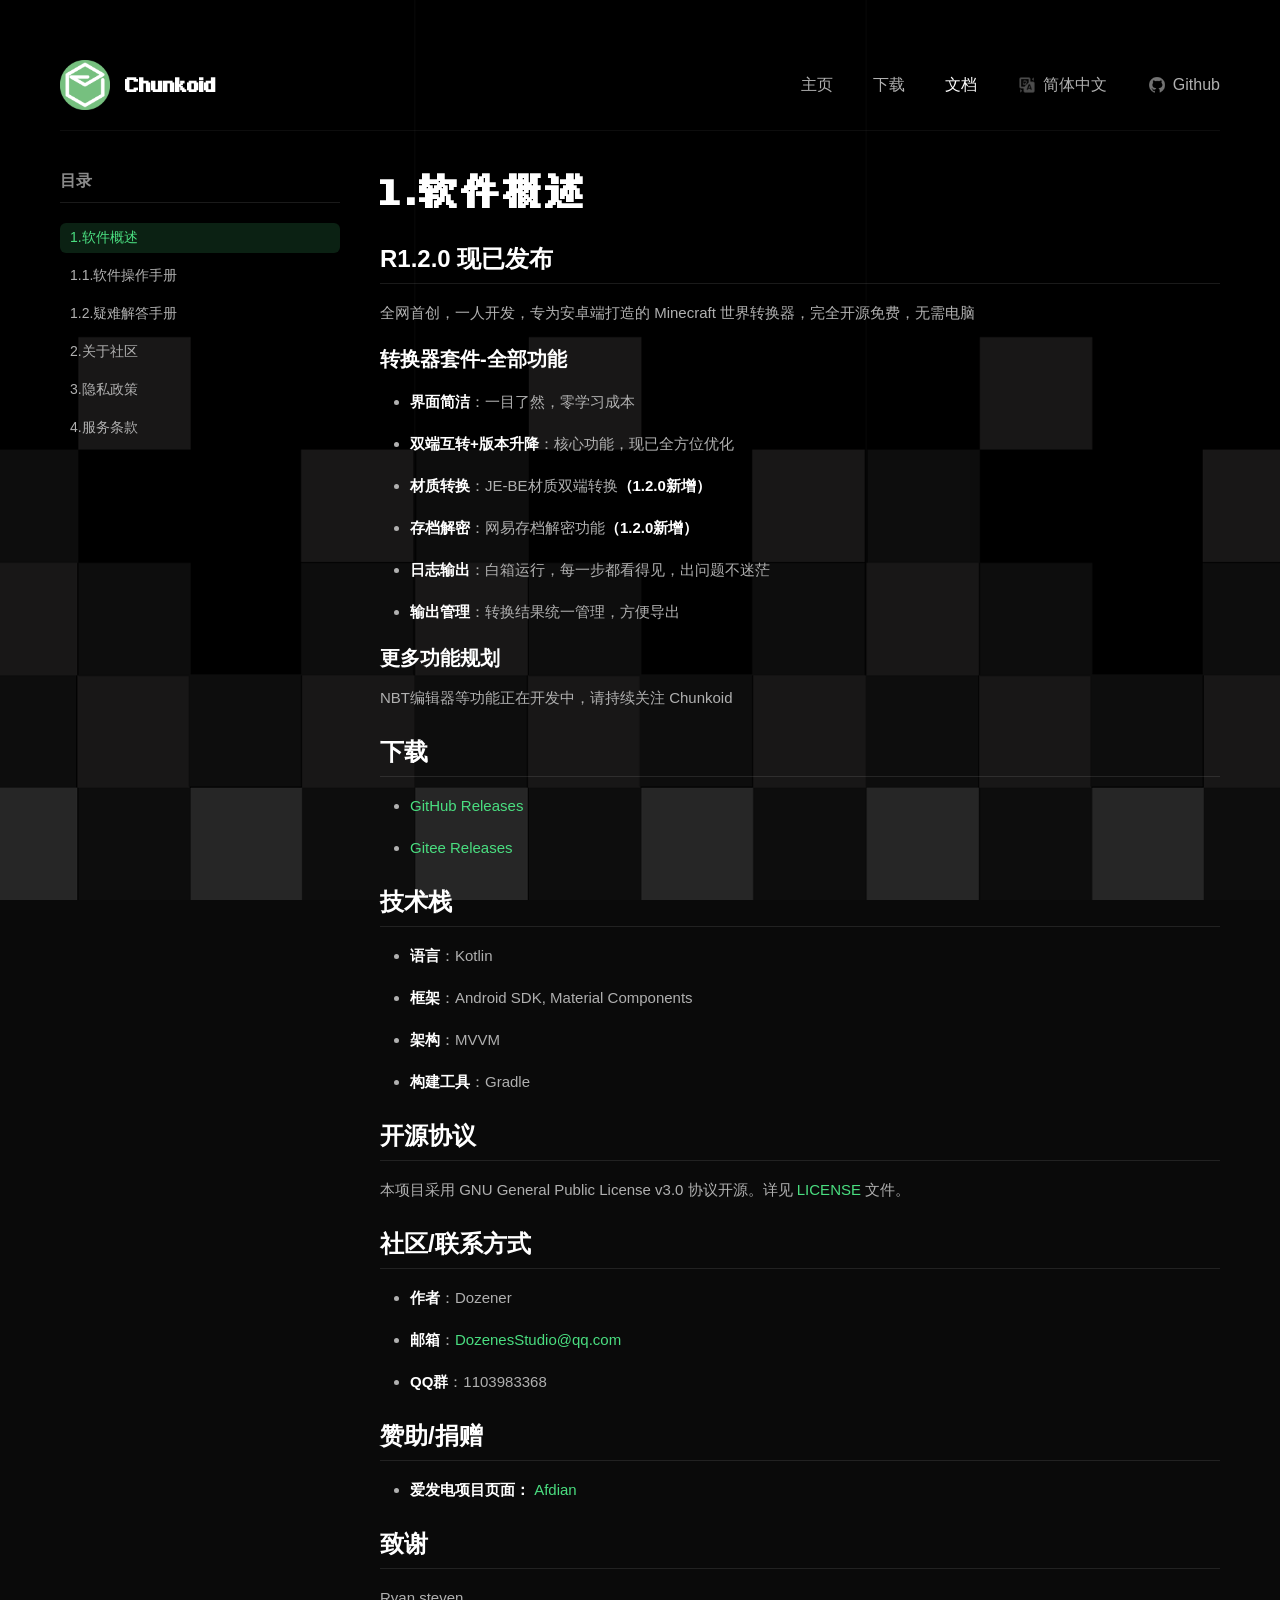
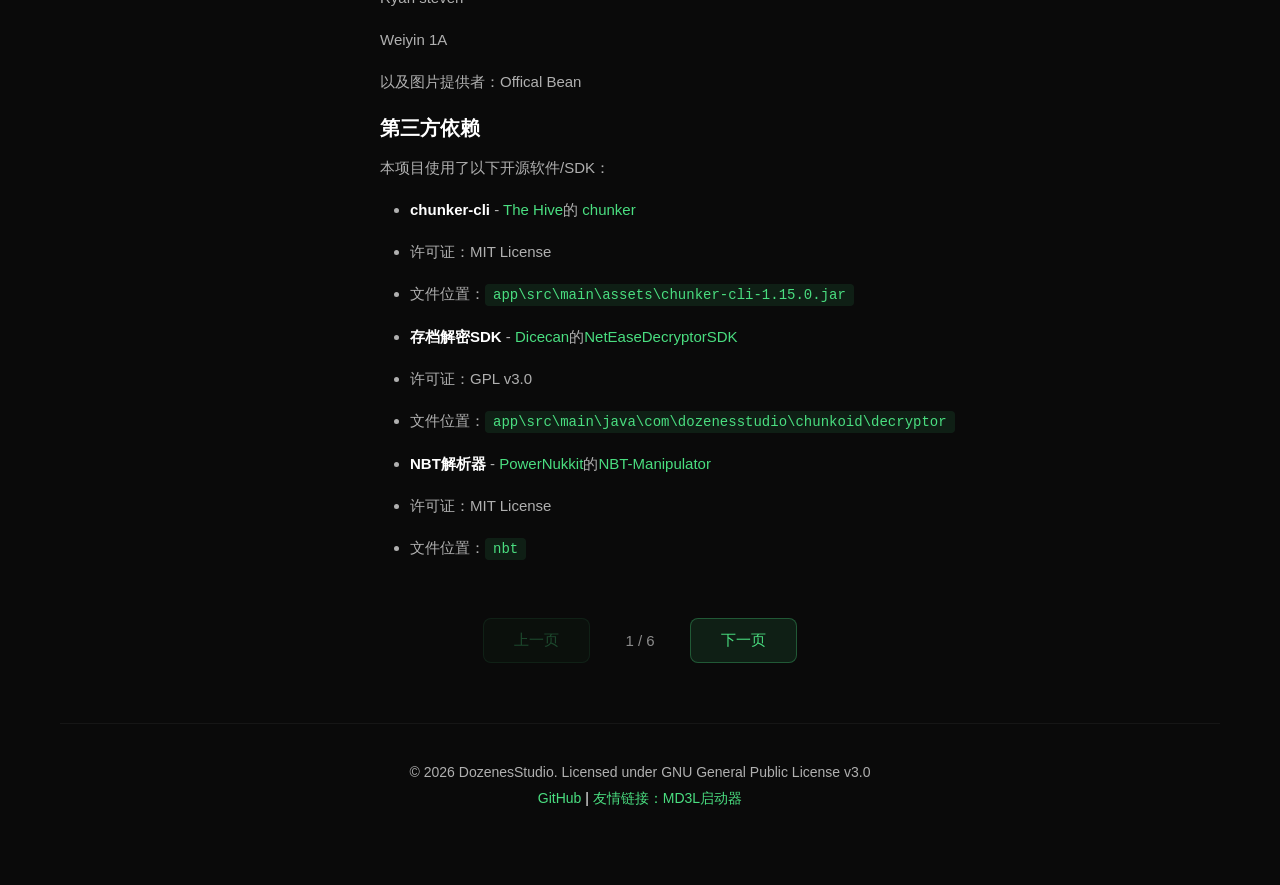
==== website/docs/index.html @ b0c7250e "update" ====
<!DOCTYPE html>
<html lang="zh-CN">
<head>
    <meta charset="UTF-8">
    <meta name="viewport" content="width=device-width, initial-scale=1.0">
    <title>Chunkoid 文档</title>
    <link rel="icon" type="image/png" href="../drawable/logo.png">
    <link rel="stylesheet" href="docs.css">
</head>
<body>
    <div class="container">
        <a href="../index.html" class="back-btn">
            <svg viewBox="0 0 24 24" fill="none" stroke="currentColor" stroke-width="2" stroke-linecap="round" stroke-linejoin="round">
                <line x1="19" y1="12" x2="5" y2="12"/>
                <polyline points="12 19 5 12 12 5"/>
            </svg>
        </a>
        <header>
            <div class="logo-area">
                <img src="../drawable/logo.png" alt="Chunkoid Logo" class="logo">
                <span class="logo-text">Chunkoid</span>
            </div>
            <nav class="nav-links">
                <a href="../index.html">主页</a>
                <a href="../download.html">下载</a>
                <span style="color: #ffffff;">文档</span>
                <a href="index-en.html" class="lang-link">
                    <img src="../drawable/lang.png" alt="Language" class="lang-icon">
                    简体中文
                </a>
                <a href="https://github.com/DozenesStudio/Chunkoid" class="github-link">
                    <img src="../drawable/github_gray.png" alt="Github" class="github-icon">
                    Github
                </a>
            </nav>
        </header>

        <div class="doc-layout">
            <aside class="doc-sidebar">
                <div class="sidebar-title">目录</div>
                <ul class="toc-list" id="tocList"></ul>
            </aside>

            <main class="doc-content">
                <h1 class="doc-title" id="docTitle">文档加载中...</h1>
                <div id="docContent"></div>
            </main>
        </div>

        <div class="pagination" id="pagination">
            <button id="prevBtn" class="pagination-btn" disabled>上一页</button>
            <span id="pageInfo" class="page-info"></span>
            <button id="nextBtn" class="pagination-btn" disabled>下一页</button>
        </div>

        <footer>
            <p>&copy; 2026 DozenesStudio. Licensed under GNU General Public License v3.0</p>
            <p style="margin-top: 10px;">
                <a href="https://github.com/DozenesStudio/Chunkoid">GitHub</a>
                <span style="color: #ffffff;">|</span>
                <a href="https://md3l.top">友情链接：MD3L启动器</a>
            </p>
        </footer>
    </div>

    <script src="marked.js"></script>
    <script>
        const docs = [
            { id: 'chunkoid', title: '1.软件概述', file: 'chunkoid.md' },
            { id: 'instructions', title: '1.1.软件操作手册', file: 'Instructions.md' },
            { id: 'faq', title: '1.2.疑难解答手册', file: 'FAQ.md' },
            { id: 'community', title: '2.关于社区', file: 'Community.md' },
            { id: 'privacy', title: '3.隐私政策', file: 'Privacy.md' },
            { id: 'terms', title: '4.服务条款', file: 'Terms.md' }
        ];

        let currentIndex = 0;

        function renderToc() {
            const tocList = document.getElementById('tocList');
            tocList.innerHTML = docs.map((doc, index) => `
                <li>
                    <a href="#" onclick="loadDoc(${index}); return false;" 
                       class="${index === currentIndex ? 'active' : ''}">
                        ${doc.title}
                    </a>
                </li>
            `).join('');
        }

        async function loadDoc(index) {
            if (index < 0 || index >= docs.length) return;
            
            currentIndex = index;
            const doc = docs[index];
            
            document.getElementById('docTitle').textContent = doc.title;
            
            try {
                const response = await fetch(doc.file);
                const markdown = await response.text();
                const html = marked(markdown);
                document.getElementById('docContent').innerHTML = html;
            } catch (error) {
                document.getElementById('docContent').innerHTML = '<p class="md-p">文档加载失败，请确保你不是使用 file:// 协议浏览文档</p>';
            }
            
            renderToc();
            updatePagination();
            
            window.scrollTo({ top: 0, behavior: 'smooth' });
        }

        function updatePagination() {
            const prevBtn = document.getElementById('prevBtn');
            const nextBtn = document.getElementById('nextBtn');
            const pageInfo = document.getElementById('pageInfo');
            
            prevBtn.disabled = currentIndex === 0;
            nextBtn.disabled = currentIndex === docs.length - 1;
            pageInfo.textContent = `${currentIndex + 1} / ${docs.length}`;
            
            prevBtn.onclick = () => loadDoc(currentIndex - 1);
            nextBtn.onclick = () => loadDoc(currentIndex + 1);
        }

        renderToc();
        loadDoc(0);
    </script>
</body>
</html>
---- website/docs/docs.css ----
/* ==================== 自定义字体 ==================== */
@font-face {
    font-family: 'UranusPixel';
    src: url('../drawable/uranus_pixel_11px.ttf') format('truetype');
}

/* ==================== 全局重置样式 ==================== */
* {
    margin: 0;
    padding: 0;
    box-sizing: border-box;
}

/* ==================== 页面基础样式 ==================== */
body {
    font-family: 'Segoe UI', Tahoma, Geneva, Verdana, sans-serif;
    background: #0a0a0a url('../drawable/bg.png') no-repeat center center fixed;
    background-size: cover;
    min-height: 100vh;
    color: #e0e0e0;
}

/* ==================== 开场动画 ==================== */
/* 核心动画 */
@keyframes fadeUp {
    0% { opacity: 0; transform: translateY(40px); }
    100% { opacity: 1; transform: translateY(0); }
}

/* 所有子元素依次出现 */
.container > * {
    opacity: 0;
    animation: fadeUp 0.7s cubic-bezier(0.22, 1, 0.36, 1) forwards;
}

/* 用 nth-child 控制延迟 */
.container > *:nth-child(1) { animation-delay: 0.05s; }
.container > *:nth-child(2) { animation-delay: 0.15s; }
.container > *:nth-child(3) { animation-delay: 0.25s; }
.container > *:nth-child(4) { animation-delay: 0.35s; }
.container > *:nth-child(5) { animation-delay: 0.45s; }
.container > *:nth-child(6) { animation-delay: 0.55s; }
.container > *:nth-child(7) { animation-delay: 0.65s; }
.container > *:nth-child(8) { animation-delay: 0.75s; }

/* ==================== 容器样式 ==================== */
.container {
    max-width: 1400px;
    margin: 0 auto;
    padding: 40px 60px;
    position: relative;
}

/* ==================== 头部导航 ==================== */
header {
    display: flex;
    justify-content: space-between;
    align-items: center;
    padding: 20px 0;
    margin-bottom: 40px;
    border-bottom: 1px solid rgba(255, 255, 255, 0.05);
}

.logo-area {
    display: flex;
    align-items: center;
    gap: 15px;
}

.logo {
    width: 50px;
    height: 50px;
    border-radius: 12px;
}

.logo-text {
    font-size: 24px;
    font-weight: 700;
    color: #ffffff;
    font-family: 'UranusPixel', 'Segoe UI', sans-serif;
}

.nav-links {
    display: flex;
    gap: 40px;
}

.nav-links a {
    color: #b0b0b0;
    text-decoration: none;
    font-size: 16px;
    transition: color 0.3s ease;
}

.nav-links a:hover {
    color: #ffffff;
}

/* ==================== 文档布局 ==================== */
.doc-layout {
    display: flex;
    gap: 40px;
}

/* ==================== 左侧目录 ==================== */
.doc-sidebar {
    width: 280px;
    flex-shrink: 0;
    position: sticky;
    top: 40px;
    height: fit-content;
}

.sidebar-title {
    font-size: 16px;
    font-weight: 600;
    color: #8b8b8b;
    margin-bottom: 20px;
    padding-bottom: 10px;
    border-bottom: 1px solid rgba(255, 255, 255, 0.1);
}

.toc-list {
    list-style: none;
    padding: 0;
}

.toc-list li {
    margin-bottom: 8px;
}

.toc-list a {
    color: #b0b0b0;
    text-decoration: none;
    font-size: 14px;
    display: block;
    padding: 6px 10px;
    border-radius: 6px;
    transition: all 0.3s ease;
}

.toc-list a:hover {
    color: #ffffff;
    background: rgba(74, 222, 128, 0.1);
}

.toc-list a.active {
    color: #4ade80;
    background: rgba(74, 222, 128, 0.15);
}

.toc-level-2 {
    padding-left: 20px;
}

.toc-level-3 {
    padding-left: 40px;
}

/* ==================== 右侧正文 ==================== */
.doc-content {
    flex: 1;
    min-width: 0;
}

.doc-title {
    font-size: 42px;
    font-weight: 700;
    color: #ffffff;
    margin-bottom: 30px;
    font-family: 'UranusPixel', 'Segoe UI', sans-serif;
}

.doc-subtitle {
    font-size: 24px;
    font-weight: 600;
    color: #ffffff;
    margin: 40px 0 20px;
    padding-bottom: 10px;
    border-bottom: 1px solid rgba(74, 222, 128, 0.3);
    position: relative;
}

.doc-subtitle::before {
    content: '';
    position: absolute;
    left: 0;
    bottom: -1px;
    width: 60px;
    height: 3px;
    background: linear-gradient(to right, #4ade80, #22c55e);
    border-radius: 2px;
}

.doc-subtitle-2 {
    font-size: 20px;
    font-weight: 600;
    color: #ffffff;
    margin: 30px 0 15px;
}

.doc-subtitle-3 {
    font-size: 17px;
    font-weight: 600;
    color: #ffffff;
    margin: 20px 0 10px;
}

.doc-text {
    color: #b0b0b0;
    font-size: 15px;
    line-height: 1.8;
    margin-bottom: 15px;
}

.doc-text strong {
    color: #ffffff;
}

/* ==================== 代码块 ==================== */
.doc-code {
    background: rgba(20, 20, 20, 0.8);
    padding: 20px;
    border-radius: 12px;
    border: 1px solid rgba(255, 255, 255, 0.05);
    margin: 20px 0;
    overflow-x: auto;
}

.doc-code code {
    color: #4ade80;
    font-family: 'Consolas', 'Monaco', monospace;
    font-size: 14px;
    line-height: 1.6;
}

/* ==================== 列表样式 ==================== */
.doc-list {
    margin: 15px 0 15px 30px;
    color: #b0b0b0;
    font-size: 15px;
    line-height: 1.8;
}

.doc-list li {
    margin-bottom: 8px;
}

.doc-list strong {
    color: #ffffff;
}

/* ==================== 表格样式 ==================== */
.doc-table {
    width: 100%;
    border-collapse: collapse;
    margin: 20px 0;
    background: rgba(20, 20, 20, 0.5);
    border-radius: 12px;
    overflow: hidden;
}

.doc-table th,
.doc-table td {
    padding: 15px;
    text-align: left;
    border-bottom: 1px solid rgba(255, 255, 255, 0.05);
}

.doc-table th {
    background: rgba(74, 222, 128, 0.1);
    color: #ffffff;
    font-weight: 600;
    font-size: 14px;
}

.doc-table td {
    color: #b0b0b0;
    font-size: 14px;
}

.doc-table tr:last-child td {
    border-bottom: none;
}

/* ==================== 链接样式 ==================== */
.doc-content a {
    color: #4ade80;
    text-decoration: none;
    transition: color 0.3s ease;
}

.doc-content a:hover {
    color: #22c55e;
    text-decoration: underline;
}

/* ==================== 高亮标签 ==================== */
.doc-badge {
    display: inline-block;
    padding: 4px 12px;
    border-radius: 4px;
    font-size: 12px;
    font-weight: 600;
    margin-right: 8px;
}

.doc-badge-new {
    background: rgba(74, 222, 128, 0.2);
    color: #4ade80;
}

.doc-badge-info {
    background: rgba(96, 165, 250, 0.2);
    color: #60a5fa;
}

/* ==================== Markdown解析样式 ==================== */
.md-h1 {
    font-size: 32px;
    font-weight: 700;
    color: #ffffff;
    margin: 30px 0 20px;
    padding-bottom: 10px;
    border-bottom: 1px solid rgba(74, 222, 128, 0.3);
    font-family: 'UranusPixel', 'Segoe UI', sans-serif;
}

.md-h2 {
    font-size: 24px;
    font-weight: 600;
    color: #ffffff;
    margin: 25px 0 15px;
    padding-bottom: 8px;
    border-bottom: 1px solid rgba(255, 255, 255, 0.1);
}

.md-h3 {
    font-size: 20px;
    font-weight: 600;
    color: #ffffff;
    margin: 20px 0 12px;
}

.md-p {
    color: #b0b0b0;
    font-size: 15px;
    line-height: 1.8;
    margin-bottom: 15px;
}

.md-p strong {
    color: #ffffff;
}

.md-ul {
    list-style: disc;
    margin: 15px 0 15px 30px;
    color: #b0b0b0;
    font-size: 15px;
    line-height: 1.8;
}

.md-ol {
    list-style: decimal;
    margin: 15px 0 15px 30px;
    color: #b0b0b0;
    font-size: 15px;
    line-height: 1.8;
}

.md-ul li,
.md-ol li {
    margin-bottom: 8px;
}

.md-ul li strong,
.md-ol li strong {
    color: #ffffff;
}

.md-code {
    background: rgba(74, 222, 128, 0.1);
    color: #4ade80;
    padding: 3px 8px;
    border-radius: 4px;
    font-family: 'Consolas', 'Monaco', monospace;
    font-size: 14px;
}

.md-pre {
    background: rgba(20, 20, 20, 0.8);
    padding: 20px;
    border-radius: 12px;
    border: 1px solid rgba(255, 255, 255, 0.05);
    margin: 20px 0;
    overflow-x: auto;
}

.md-code-block {
    color: #4ade80;
    font-family: 'Consolas', 'Monaco', monospace;
    font-size: 14px;
    line-height: 1.6;
    white-space: pre-wrap;
}

.md-table {
    width: 100%;
    border-collapse: collapse;
    margin: 20px 0;
    background: rgba(20, 20, 20, 0.5);
    border-radius: 12px;
    overflow: hidden;
}

.md-table th,
.md-table td {
    padding: 15px;
    text-align: left;
    border-bottom: 1px solid rgba(255, 255, 255, 0.05);
}

.md-table th {
    background: rgba(74, 222, 128, 0.1);
    color: #ffffff;
    font-weight: 600;
    font-size: 14px;
}

.md-table td {
    color: #b0b0b0;
    font-size: 14px;
}

.md-table tr:last-child td {
    border-bottom: none;
}

.md-img {
    max-width: 100%;
    height: auto;
    border-radius: 8px;
    margin: 10px 0;
}

.md-hr {
    border: none;
    height: 1px;
    background: rgba(255, 255, 255, 0.1);
    margin: 30px 0;
}

#docContent a {
    color: #4ade80;
    text-decoration: none;
    transition: color 0.3s ease;
}

#docContent a:hover {
    color: #22c55e;
    text-decoration: underline;
}

#docContent div[align="center"] {
    text-align: center;
    margin: 20px 0;
}

/* ==================== 分页器样式 ==================== */
.pagination {
    display: flex;
    justify-content: center;
    align-items: center;
    gap: 20px;
    margin: 40px 0;
}

.pagination-btn {
    padding: 12px 30px;
    background: rgba(74, 222, 128, 0.1);
    border: 1px solid rgba(74, 222, 128, 0.3);
    color: #4ade80;
    font-size: 15px;
    border-radius: 8px;
    cursor: pointer;
    transition: all 0.3s ease;
}

.pagination-btn:hover:not(:disabled) {
    background: rgba(74, 222, 128, 0.2);
    border-color: #4ade80;
    transform: translateY(-2px);
}

.pagination-btn:disabled {
    opacity: 0.3;
    cursor: not-allowed;
}

.page-info {
    color: #8b8b8b;
    font-size: 15px;
    min-width: 60px;
    text-align: center;
}

/* ==================== 页脚样式 ==================== */
footer {
    text-align: center;
    padding: 40px 0;
    border-top: 1px solid rgba(255, 255, 255, 0.05);
    margin-top: 60px;
}

footer p {
    color: #b0b0b0;
    font-size: 14px;
}

footer a {
    color: #4ade80;
    text-decoration: none;
}

footer a:hover {
    text-decoration: underline;
}

/* ==================== 语言切换样式 ==================== */
.lang-link {
    display: flex;
    align-items: center;
    gap: 6px;
}

.lang-icon {
    width: 20px;
    height: 20px;
}

/* ==================== GitHub链接样式 ==================== */
.github-link {
    display: flex;
    align-items: center;
    gap: 6px;
}

.github-icon {
    width: 20px;
    height: 20px;
}

/* ==================== 响应式适配 (平板) ==================== */
@media (max-width: 1024px) {
    .doc-layout {
        flex-direction: column;
    }

    .doc-sidebar {
        width: 100%;
        position: static;
        border-bottom: 1px solid rgba(255, 255, 255, 0.05);
        padding-bottom: 30px;
        margin-bottom: 20px;
    }

    .toc-list {
        display: flex;
        flex-wrap: wrap;
        gap: 10px;
    }

    .toc-list li {
        margin-bottom: 0;
    }

    .toc-list a {
        padding: 8px 16px;
        border: 1px solid rgba(255, 255, 255, 0.1);
    }

    .toc-level-2,
    .toc-level-3 {
        padding-left: 0;
    }

    .doc-title {
        font-size: 36px;
    }
}

/* 移动端返回按钮（默认隐藏，移动端显示） */
.back-btn {
        display: none;                /* 默认隐藏 */
}

/* ==================== 响应式适配 (手机) ==================== */
@media (max-width: 768px) {
    .container {
        padding: 20px;
    }

    header {
        margin-bottom: 20px;
    }

    .nav-links {
        display: none;
    }

    .doc-title {
        font-size: 32px;
    }

    .doc-subtitle {
        font-size: 20px;
    }

    .doc-subtitle-2 {
        font-size: 18px;
    }

    .toc-list {
        flex-direction: column;
    }

    .doc-table {
        font-size: 12px;
    }

    .doc-table th,
    .doc-table td {
        padding: 10px;
    }

    /* 显示返回按钮 */
    .back-btn {
        display: flex;            /* Flex布局 */
        align-items: center;      /* 垂直居中 */
        position: absolute;       /* 绝对定位 */
        right: 50px;              /* 右侧50px */
        top: 50px;                /* 顶部50px */
        z-index: 100;             /* 层级最高 */
    }

    .back-btn svg {
        width: 24px;              /* 图标宽度24px */
        height: 24px;             /* 图标高度24px */
        color: #b0b0b0;           /* 灰色图标 */
        transition: color 0.3s ease;  /* 颜色过渡动画 */
    }

    .back-btn:hover svg {
        color: #ffffff;           /* 悬停时变白色 */
    }
}
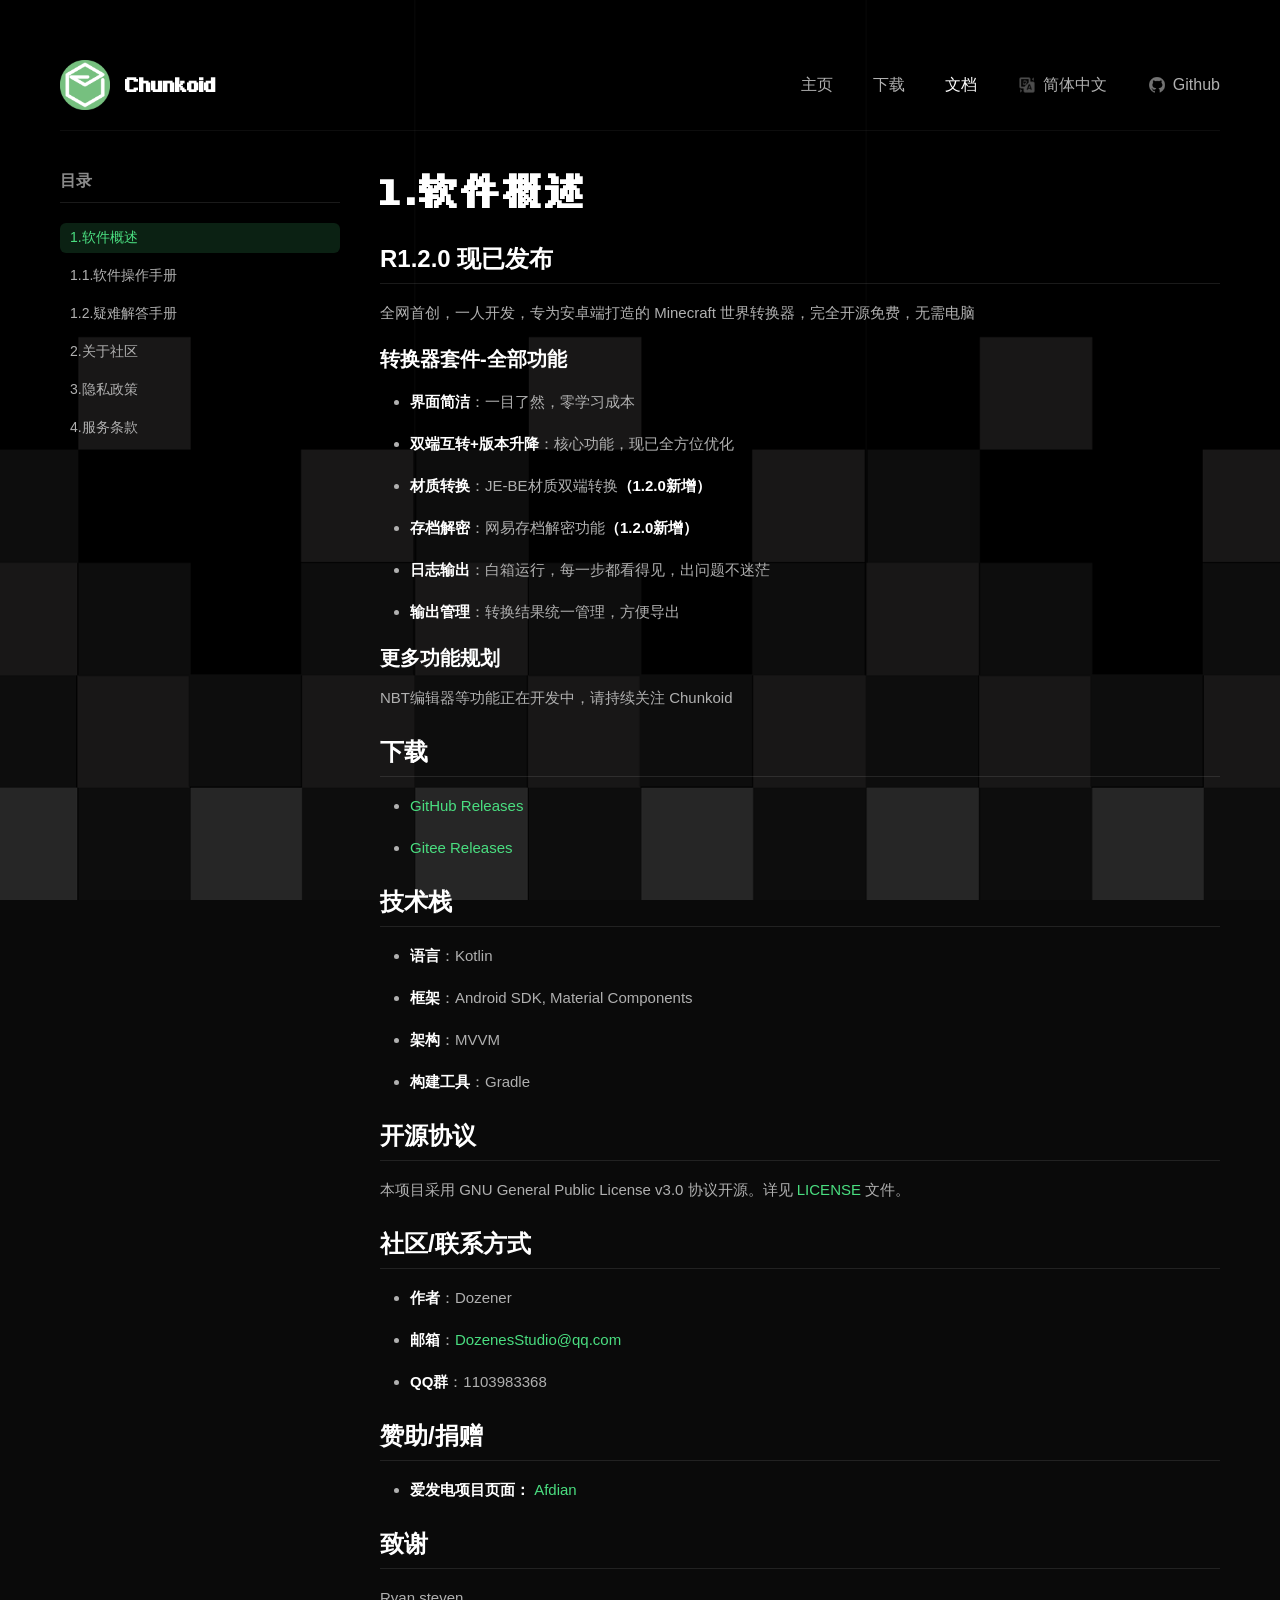
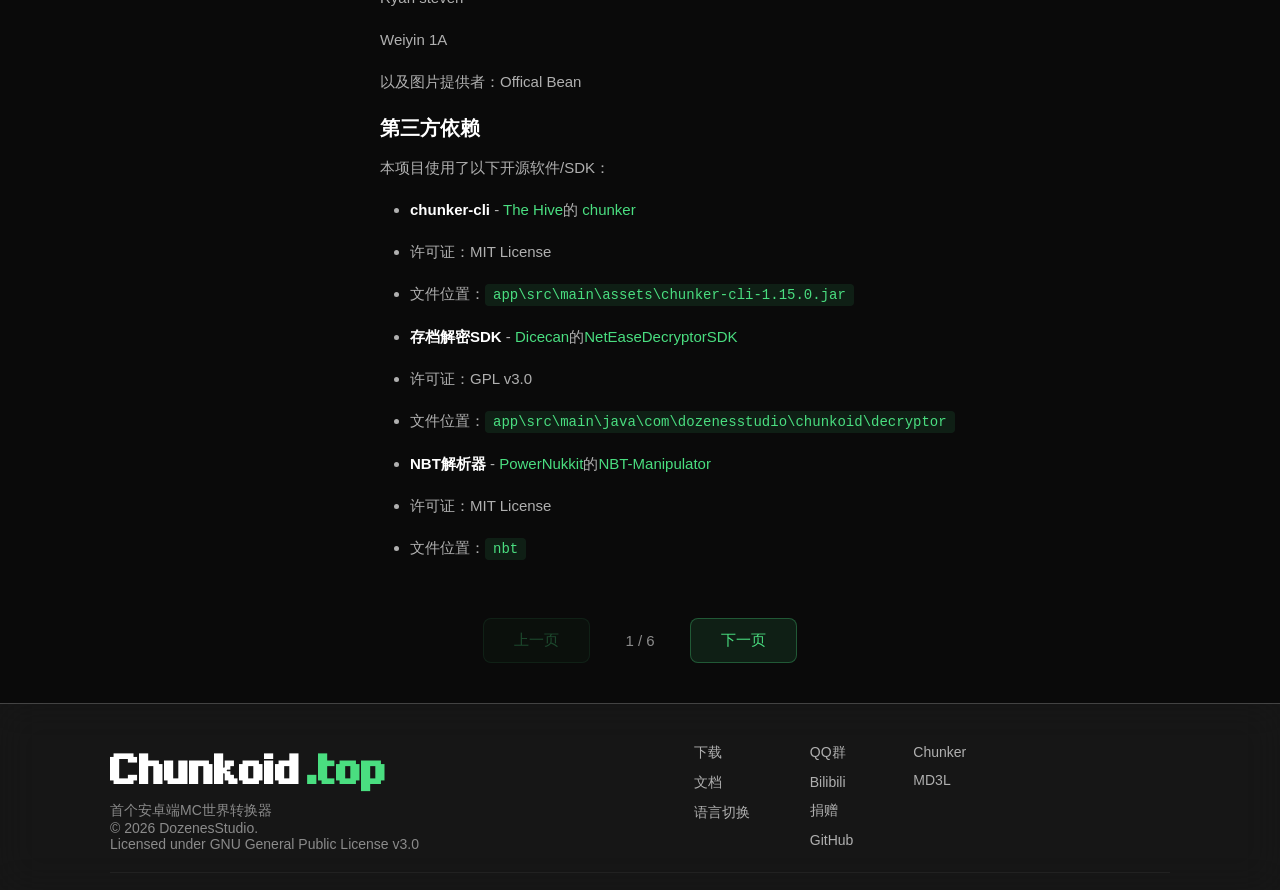
==== commit a25bdd2a: "website update" ====
--- a/website/docs/index.html
+++ b/website/docs/index.html
@@ -53,14 +53,43 @@
             <button id="nextBtn" class="pagination-btn" disabled>下一页</button>
         </div>
 
-        <footer>
-            <p>&copy; 2026 DozenesStudio. Licensed under GNU General Public License v3.0</p>
-            <p style="margin-top: 10px;">
-                <a href="https://github.com/DozenesStudio/Chunkoid">GitHub</a>
-                <span style="color: #ffffff;">|</span>
-                <a href="https://md3l.top">友情链接：MD3L启动器</a>
-            </p>
-        </footer>
+        <div class="footer-container">
+            <div class="divider-wrapper">
+                <hr>
+            </div>
+            <div class="footer-content">
+                <div class="footer-row">
+                    <div class="footer-left">
+                        <div class="footer-logo">Chunkoid<span class="domain">.top</span></div>
+                        <div class="footer-slogan">首个安卓端MC世界转换器</div>
+                        <div class="footer-slogan">&copy; 2026 DozenesStudio. </div>
+                        <div class="footer-slogan">Licensed under GNU General Public License v3.0</div>
+                    </div>
+
+                    <div class="footer-center">
+                        <div class="footer-column">
+                            <a href="../download.html">下载</a>
+                            <a href="index.html">文档</a>
+                            <a href="index-en.html">语言切换</a>
+                        </div>
+
+                        <div class="footer-column">
+                            <a href="../about.html">QQ群</a>
+                            <a href="../about.html">Bilibili</a>
+                            <a href="../about.html">捐赠</a>
+                            <a href="https://github.com/DozenesStudio/Chunkoid">GitHub</a>
+                        </div>
+
+                        <div class="footer-column">
+                            <a href="https://chunker.app">Chunker</a>
+                            <a href="https://md3l.top">MD3L</a>
+                        </div>
+                    </div>                      
+                </div>
+                <div class="footer-line">
+                </div>
+            </div>
+        </div>
     </div>
 
     <script src="marked.js"></script>
--- a/website/docs/docs.css
+++ b/website/docs/docs.css
@@ -506,25 +506,124 @@
 }
 
 /* ==================== 页脚样式 ==================== */
-footer {
-    text-align: center;
-    padding: 40px 0;
+/* 全屏分界线 */
+.divider-wrapper {
+    margin: 40px 0;
+    position: relative;
+    overflow: visible;
+}
+
+.divider-wrapper hr {
+    border: none;
+    height: 1px;
+    background: rgba(255, 255, 255, 0.2);
+    margin: 0;
+    width: 100vw;
+    position: relative;
+    left: 50%;
+    transform: translateX(-50%);
+}
+
+/* 分界线以下全部毛玻璃效果 */
+.footer-container  {
+    position: relative;
+    left: 50%;
+    right: 50%;
+    margin-left: -50vw;
+    margin-right: -50vw;
+    margin-bottom: -50vw;
+    width: 100vw;
+    max-width: 100vw;
+    background: rgba(255, 255, 255, 0.05);
+    backdrop-filter: blur(20px);
+    -webkit-backdrop-filter: blur(20px);
+    padding:0px 50px;
+    box-sizing: border-box;
+}
+
+/* 页脚内容区域 */
+.footer-content {
+    max-width: 1400px;
+    margin: 0 auto;
+    padding: 0 60px;
+}
+
+/* 页脚布局 - 三列 */
+.footer-row {
+    display: flex;
+    justify-content: space-between;
+    align-items: flex-start;
+    gap: 40px;
+}
+
+/* 页脚左侧 - Logo区域 */
+.footer-left {
+    flex: 0.5;
+    min-width: 200px;
+}
+
+/* 页脚Logo文字 */
+.footer-logo {
+    font-size: 50px;
+    font-weight: 700;
+    font-family: 'UranusPixel', 'Segoe UI', sans-serif;
+    color: #ffffff;
+    margin-bottom: 8px;
+}
+
+/* 页脚Logo中的.top */
+.footer-logo .domain {
+    color: #4ade80;
+}
+
+/* 页脚副标题 */
+.footer-slogan {
+    color: #8b8b8b;
+    font-size: 14px;
+}
+
+/* 页脚中间 - 导航链接 */
+.footer-center {
+    flex: 1;
+    display: flex;
+    justify-content: center;
+    gap: 60px;
+}
+
+/* 页脚导航列 */
+.footer-column {
+    display: flex;
+    flex-direction: column;
+    gap: 12px;
+}
+
+/* 页脚导航链接 */
+.footer-column a {
+    color: #b0b0b0;
+    text-decoration: none;
+    font-size: 14px;
+    transition: color 0.3s ease;
+    display: flex;
+    align-items: center;
+    gap: 8px;
+}
+
+/* 页脚导航链接悬停效果 */
+.footer-column a:hover {
+    color: #ffffff;
+}
+
+/* 页脚图标 */
+.footer-icon {
+    width: 18px;
+    height: 18px;
+}
+
+/* 底端细线 */
+.footer-line {
+    padding-top: 20px;
+    margin-top: 20px;
     border-top: 1px solid rgba(255, 255, 255, 0.05);
-    margin-top: 60px;
-}
-
-footer p {
-    color: #b0b0b0;
-    font-size: 14px;
-}
-
-footer a {
-    color: #4ade80;
-    text-decoration: none;
-}
-
-footer a:hover {
-    text-decoration: underline;
 }
 
 /* ==================== 语言切换样式 ==================== */
@@ -654,4 +753,28 @@
     .back-btn:hover svg {
         color: #ffffff;           /* 悬停时变白色 */
     }
+
+    /* 页脚移动端响应式 */
+    .footer-row {
+        flex-direction: column;   /* 垂直排列 */
+        gap: 20px;               /* 间距缩小 */
+    }
+
+    .footer-center {
+        flex-direction: column;   /* 垂直排列 */
+        gap: 20px;               /* 间距缩小 */
+        align-items: flex-start;  /* 左对齐 */
+    }
+
+    .footer-logo {
+        font-size: 32px;          /* Logo字体缩小 */
+    }
+
+    .footer-content {
+        padding: 0 20px;         /* 内边距缩小 */
+    }
+
+    .footer-container {
+        padding: 0px 20px;       /* 容器内边距缩小 */
+    }
 }
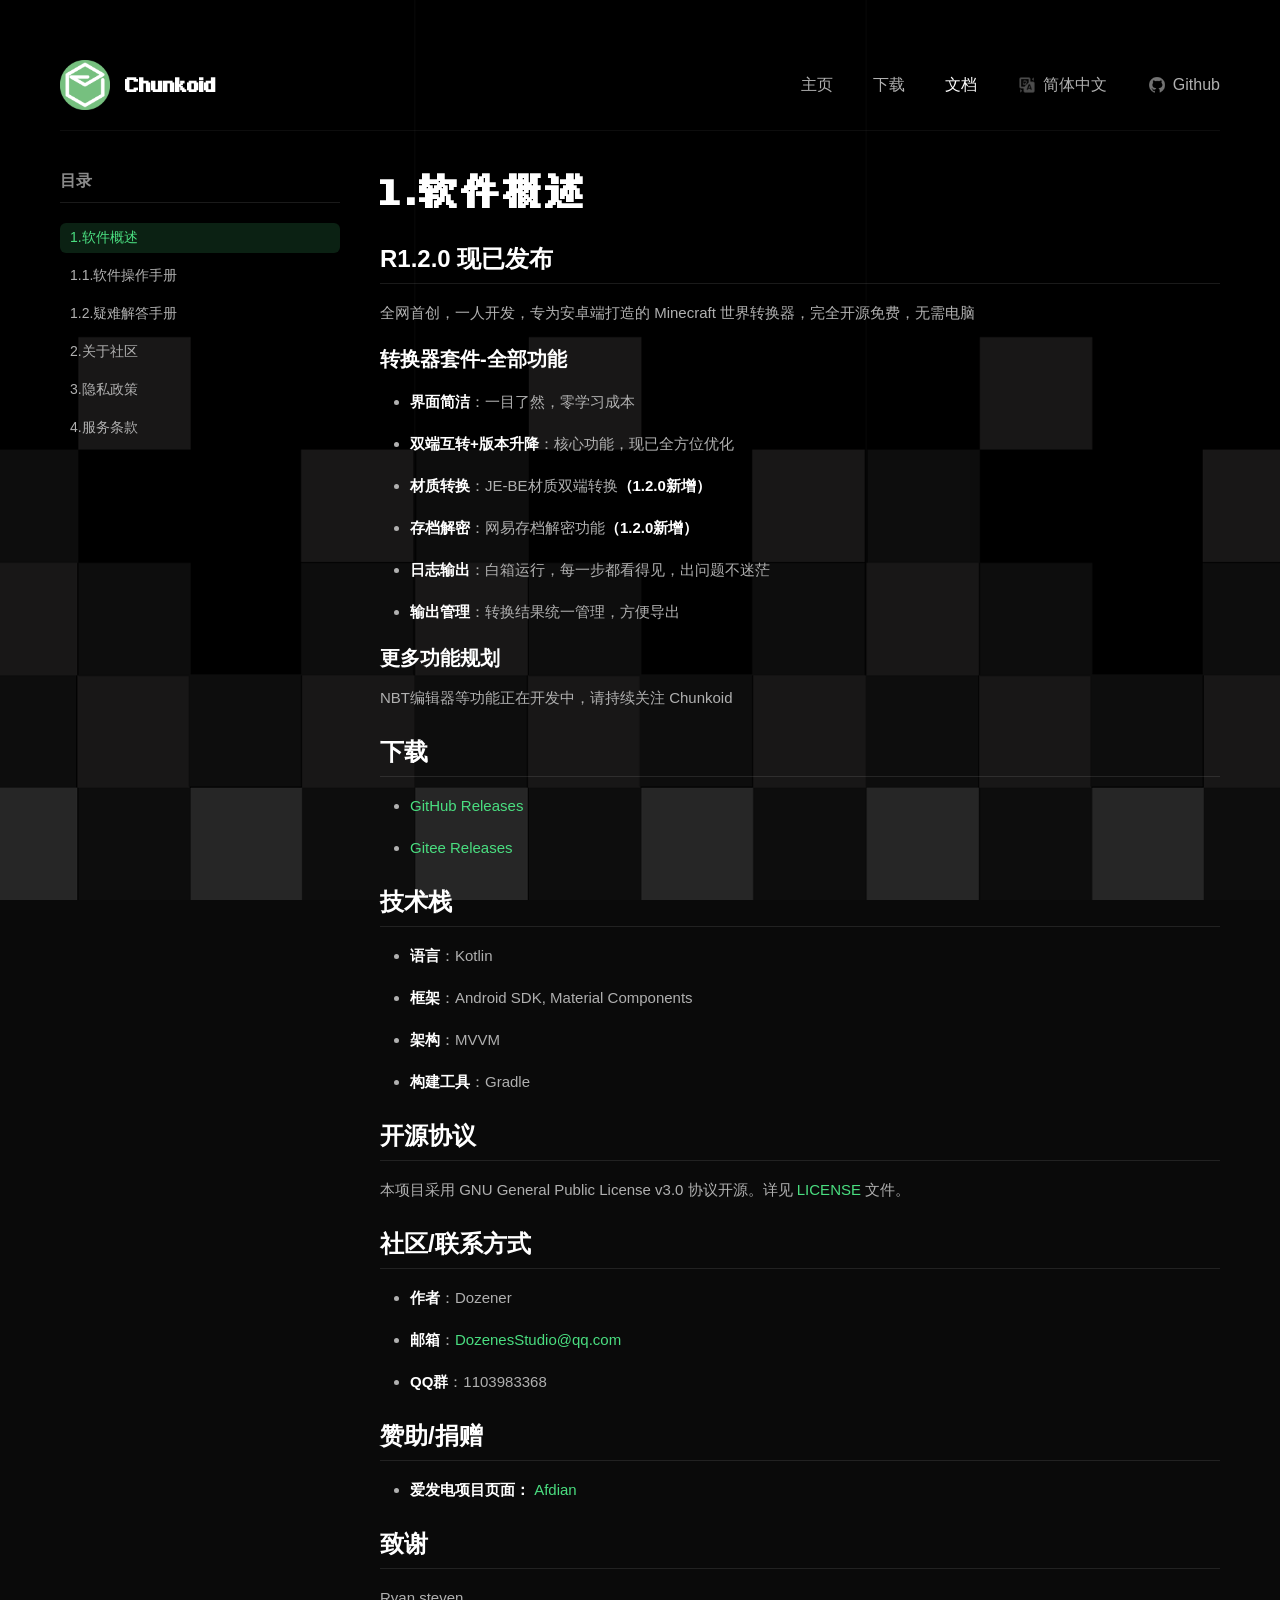
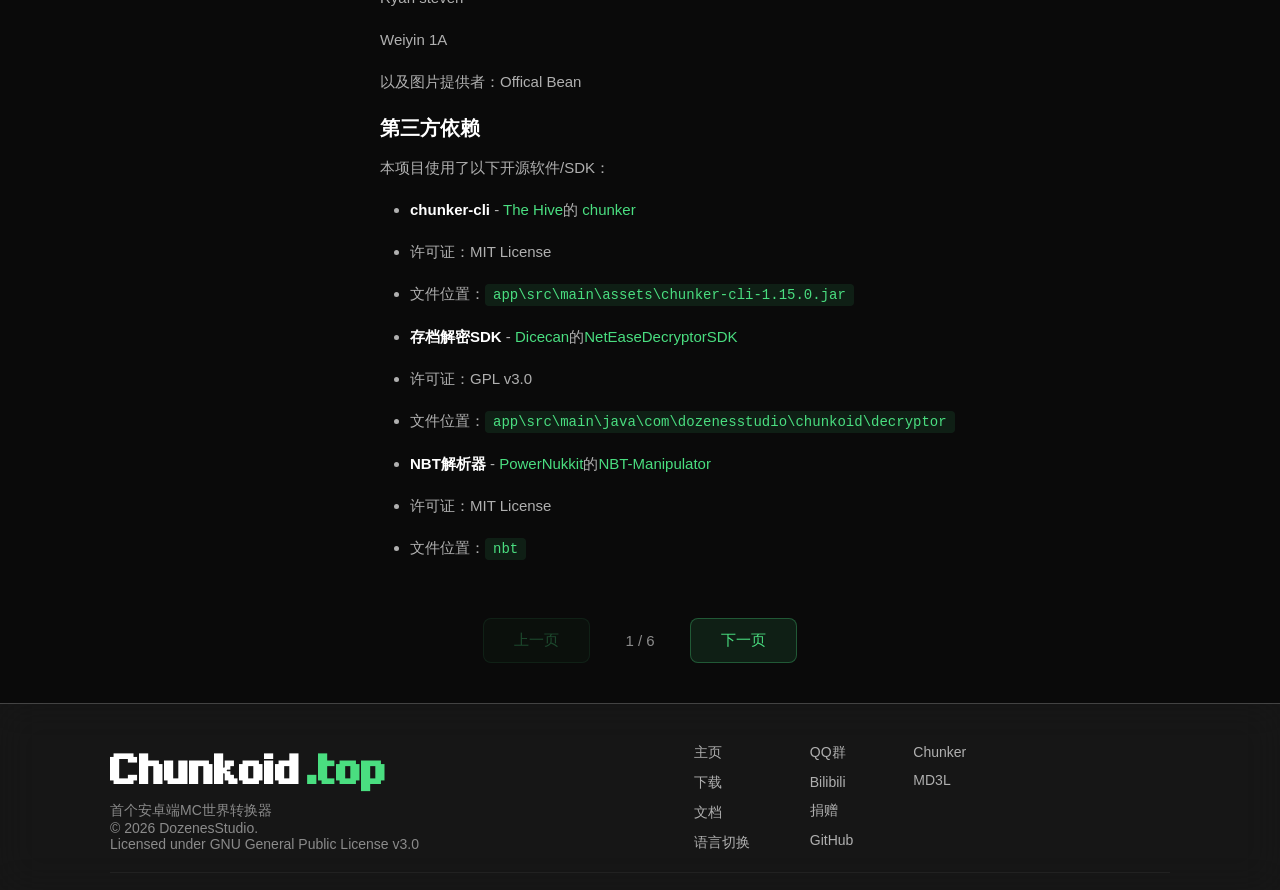
==== commit 1fd69d00: "website upload" ====
--- a/website/docs/index.html
+++ b/website/docs/index.html
@@ -68,6 +68,7 @@
 
                     <div class="footer-center">
                         <div class="footer-column">
+                            <a href="../index.html">主页</a>
                             <a href="../download.html">下载</a>
                             <a href="index.html">文档</a>
                             <a href="index-en.html">语言切换</a>
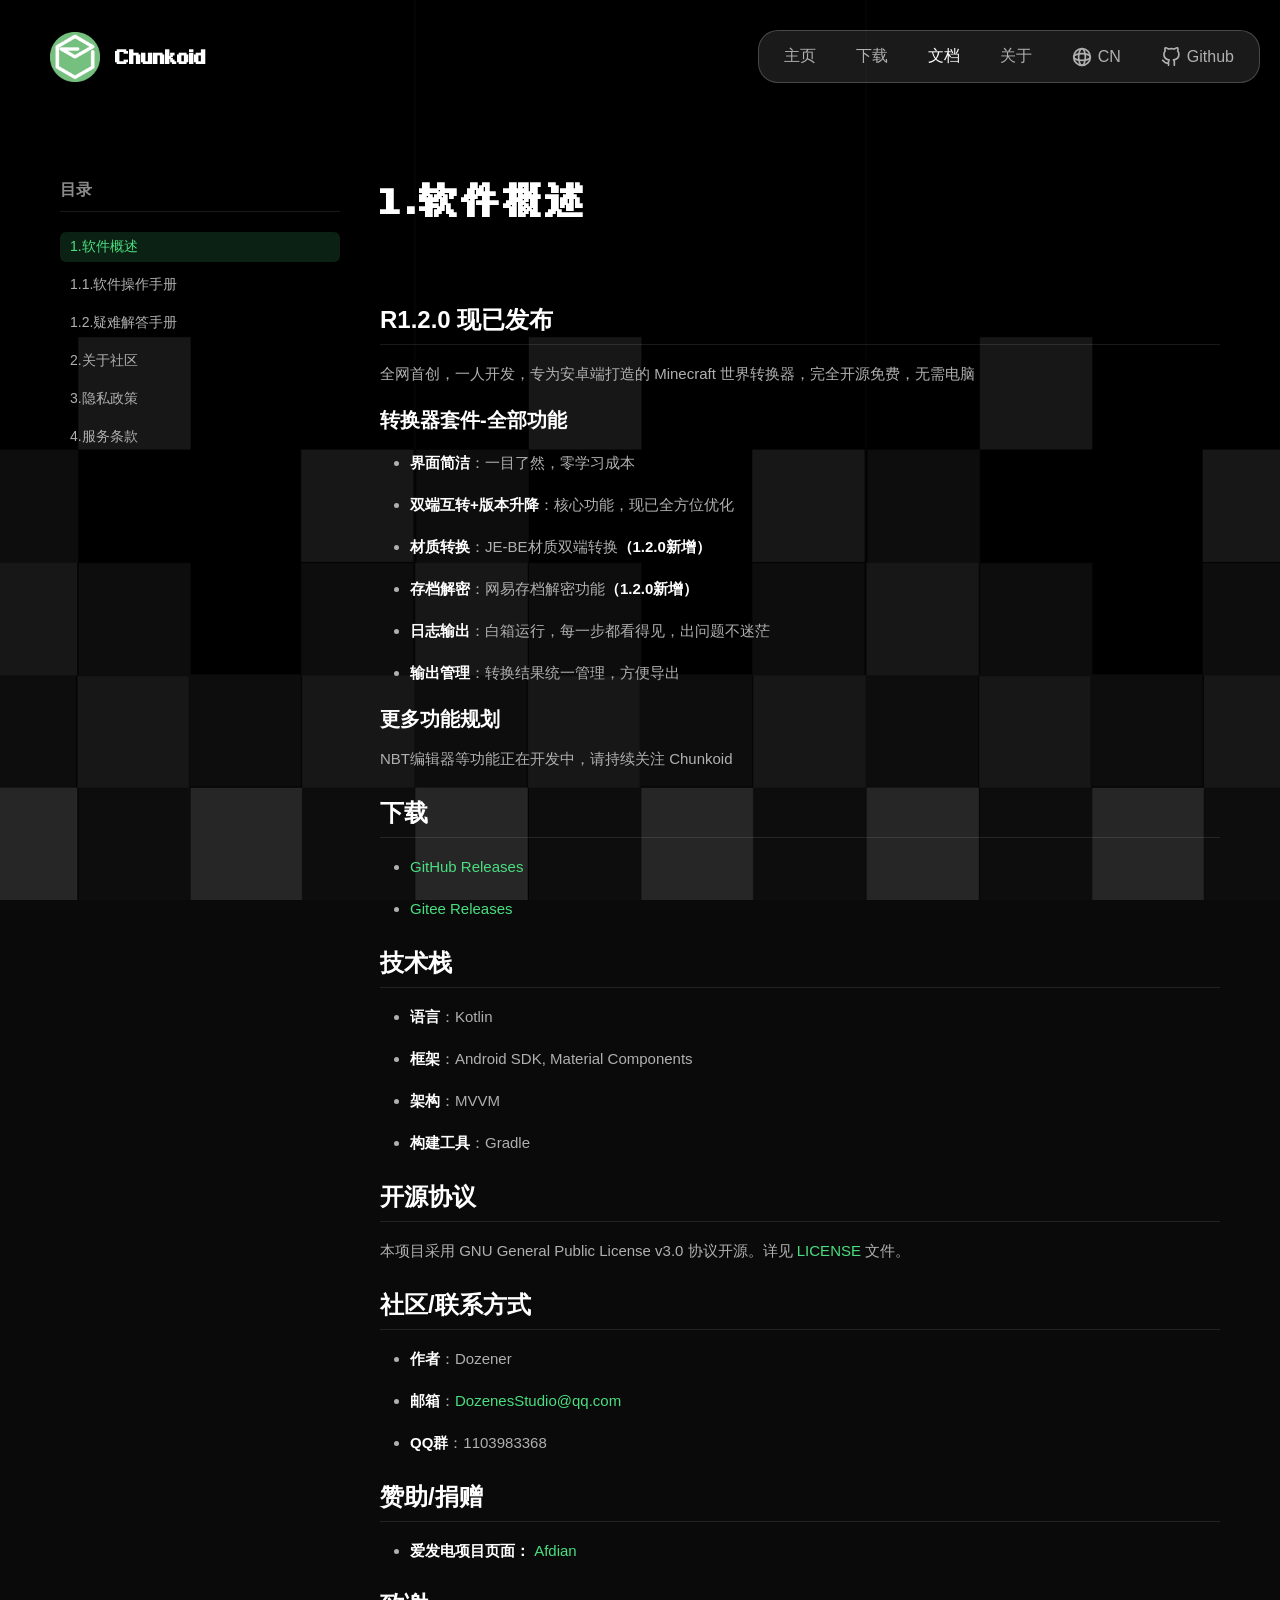
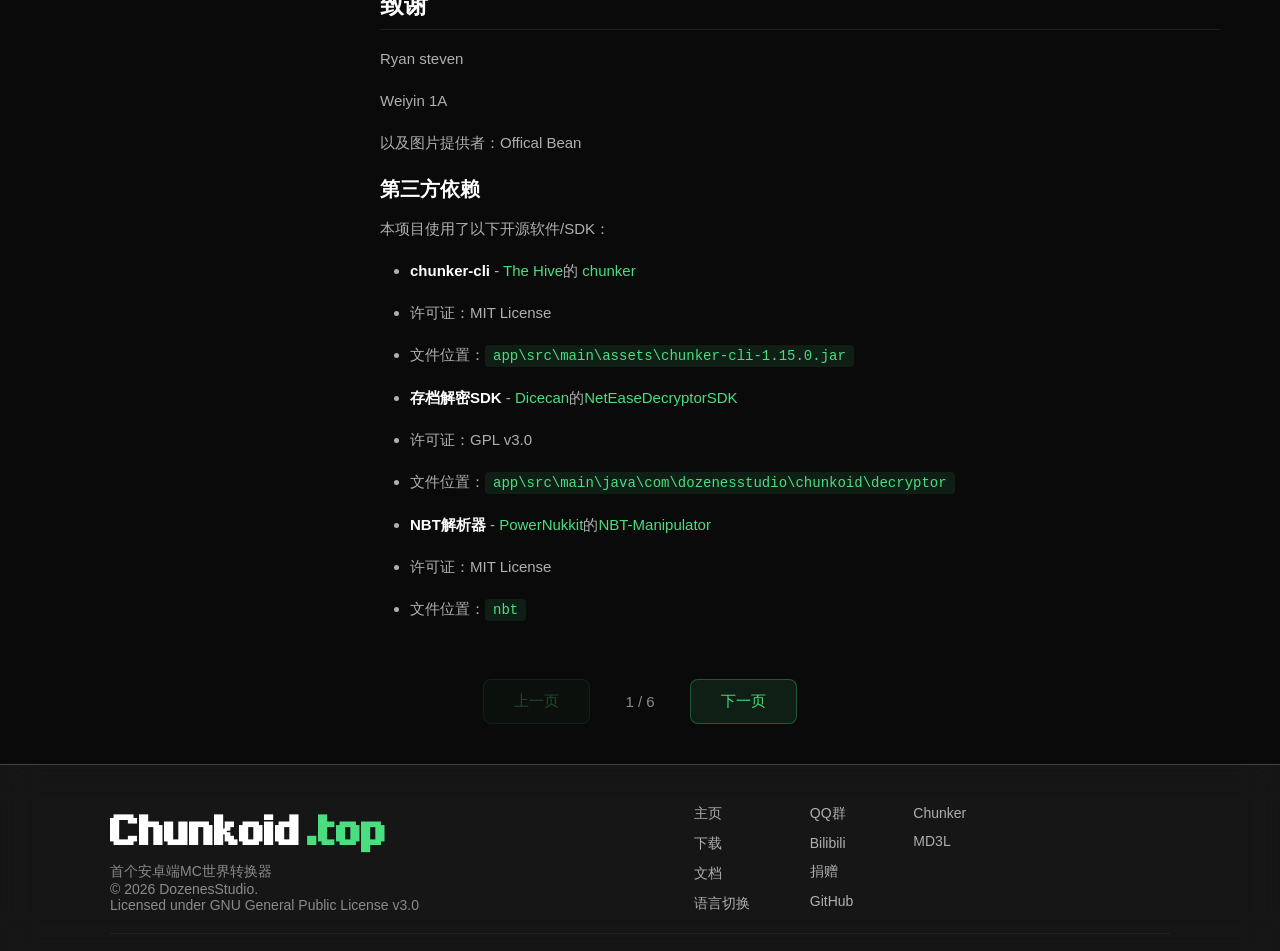
==== commit be4eaa3a: "update" ====
--- a/website/docs/index.html
+++ b/website/docs/index.html
@@ -8,14 +8,14 @@
     <link rel="stylesheet" href="docs.css">
 </head>
 <body>
-    <div class="container">
+    <div class="container floating-nav-active">
         <a href="../index.html" class="back-btn">
             <svg viewBox="0 0 24 24" fill="none" stroke="currentColor" stroke-width="2" stroke-linecap="round" stroke-linejoin="round">
                 <line x1="19" y1="12" x2="5" y2="12"/>
                 <polyline points="12 19 5 12 12 5"/>
             </svg>
         </a>
-        <header>
+        <header class="floating-header">
             <div class="logo-area">
                 <img src="../drawable/logo.png" alt="Chunkoid Logo" class="logo">
                 <span class="logo-text">Chunkoid</span>
@@ -24,16 +24,25 @@
                 <a href="../index.html">主页</a>
                 <a href="../download.html">下载</a>
                 <span style="color: #ffffff;">文档</span>
+                <a href="../about.html">关于</a>
                 <a href="index-en.html" class="lang-link">
-                    <img src="../drawable/lang.png" alt="Language" class="lang-icon">
-                    简体中文
+                    <svg alt="Language" class="lang-icon" viewBox="0 0 24 24" fill="none" stroke="currentColor" stroke-width="2" stroke-linecap="round" stroke-linejoin="round" style="width: 20px; height: 20px;">
+                        <circle cx="12" cy="12" r="10"/>
+                        <ellipse cx="12" cy="12" rx="4" ry="10"/>
+                        <ellipse cx="12" cy="12" rx="10" ry="4"/>
+                    </svg>
+                    CN
                 </a>
                 <a href="https://github.com/DozenesStudio/Chunkoid" class="github-link">
-                    <img src="../drawable/github_gray.png" alt="Github" class="github-icon">
+                    <svg alt="Github" class="github-icon" viewBox="0 0 24 24" fill="none" stroke="currentColor" stroke-width="2" stroke-linecap="round" stroke-linejoin="round" style="width: 20px; height: 20px;">
+                        <path d="M9 19c-5 1.5-5-2.5-7-3m14 6v-3.87a3.37 3.37 0 0 0-.94-2.61c3.14-.35 6.44-1.54 6.44-7A5.44 5.44 0 0 0 20 4.77 5.07 5.07 0 0 0 19.91 1S18.73.65 16 2.48a13.38 13.38 0 0 0-7 0C6.27.65 5.09 1 5.09 1A5.07 5.07 0 0 0 5 4.77a5.44 5.44 0 0 0-1.5 3.78c0 5.42 3.3 6.61 6.44 7A3.37 3.37 0 0 0 9 18.13V22"/>
+                    </svg>
                     Github
                 </a>
             </nav>
         </header>
+
+        <div class="spacer"></div>
 
         <div class="doc-layout">
             <aside class="doc-sidebar">
--- a/website/docs/docs.css
+++ b/website/docs/docs.css
@@ -51,6 +51,38 @@
     position: relative;
 }
 
+/* ==================== 头部浮动岛导航栏 ==================== */
+/* 固定在顶部的浮动导航栏容器，不含毛玻璃效果 */
+header.floating-header {
+    position: fixed;
+    top: 30px;
+    left: 50px;
+    right: 20px;
+    z-index: 1000;
+    backdrop-filter: none;
+    -webkit-backdrop-filter: none;
+    background: none;
+    border: none;
+    border-radius: 0;
+    padding: 0;
+    margin-bottom: 0;
+}
+
+/* 浮动导航栏激活时，容器顶部留出补偿空间 */
+.floating-nav-active {
+    padding-top: 90px;
+}
+
+/* 浮动导航栏中导航链接单独毛玻璃胶囊 */
+header.floating-header .nav-links {
+    backdrop-filter: blur(12px);
+    -webkit-backdrop-filter: blur(12px);
+    background: hsla(0, 0%, 100%, 0.1);
+    border: 1px solid rgba(255, 255, 255, 0.2);
+    border-radius: 20px;
+    padding: 15px 25px;
+}
+
 /* ==================== 头部导航 ==================== */
 header {
     display: flex;
@@ -94,6 +126,12 @@
 
 .nav-links a:hover {
     color: #ffffff;
+}
+
+/* ==================== 占位区域 ==================== */
+/* 占位元素 */
+.spacer {
+    height: 10vh;
 }
 
 /* ==================== 文档布局 ==================== */
@@ -708,6 +746,38 @@
         display: none;
     }
 
+    /* 移动端恢复header原始样式，不固定不毛玻璃 */
+    header.floating-header {
+        position: static;
+        top: auto;
+        left: auto;
+        right: auto;
+        z-index: auto;
+        backdrop-filter: none;
+        -webkit-backdrop-filter: none;
+        background: none;
+        border: none;
+        border-radius: 0;
+        padding: 20px 0;
+        margin-bottom: 20px;
+    }
+
+    /* 移动端恢复nav-links原始样式，无胶囊 */
+    header.floating-header .nav-links {
+        backdrop-filter: none;
+        -webkit-backdrop-filter: none;
+        background: none;
+        border: none;
+        border-radius: 0;
+        padding: 0;
+        display: none;
+    }
+
+    /* 移动端取消容器顶部补偿 */
+    .floating-nav-active {
+        padding-top: 0;
+    }
+
     .doc-title {
         font-size: 32px;
     }
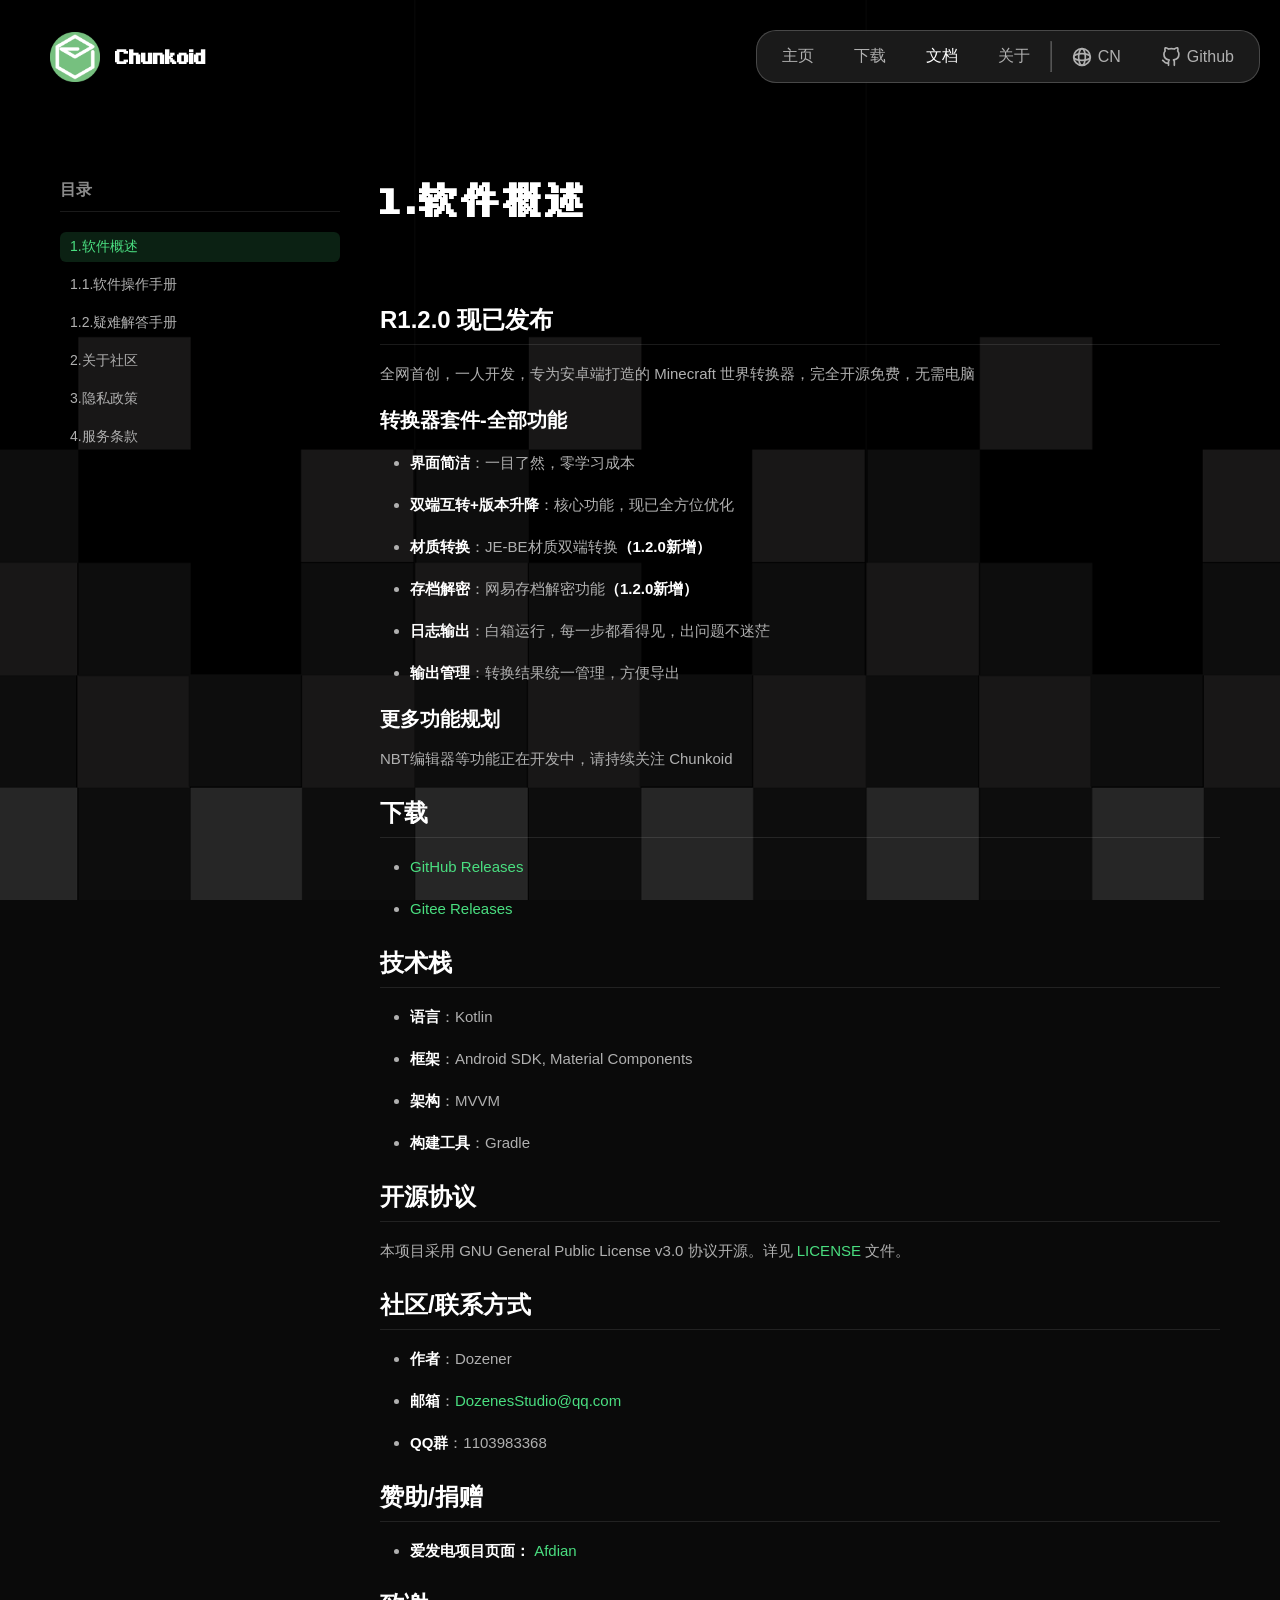
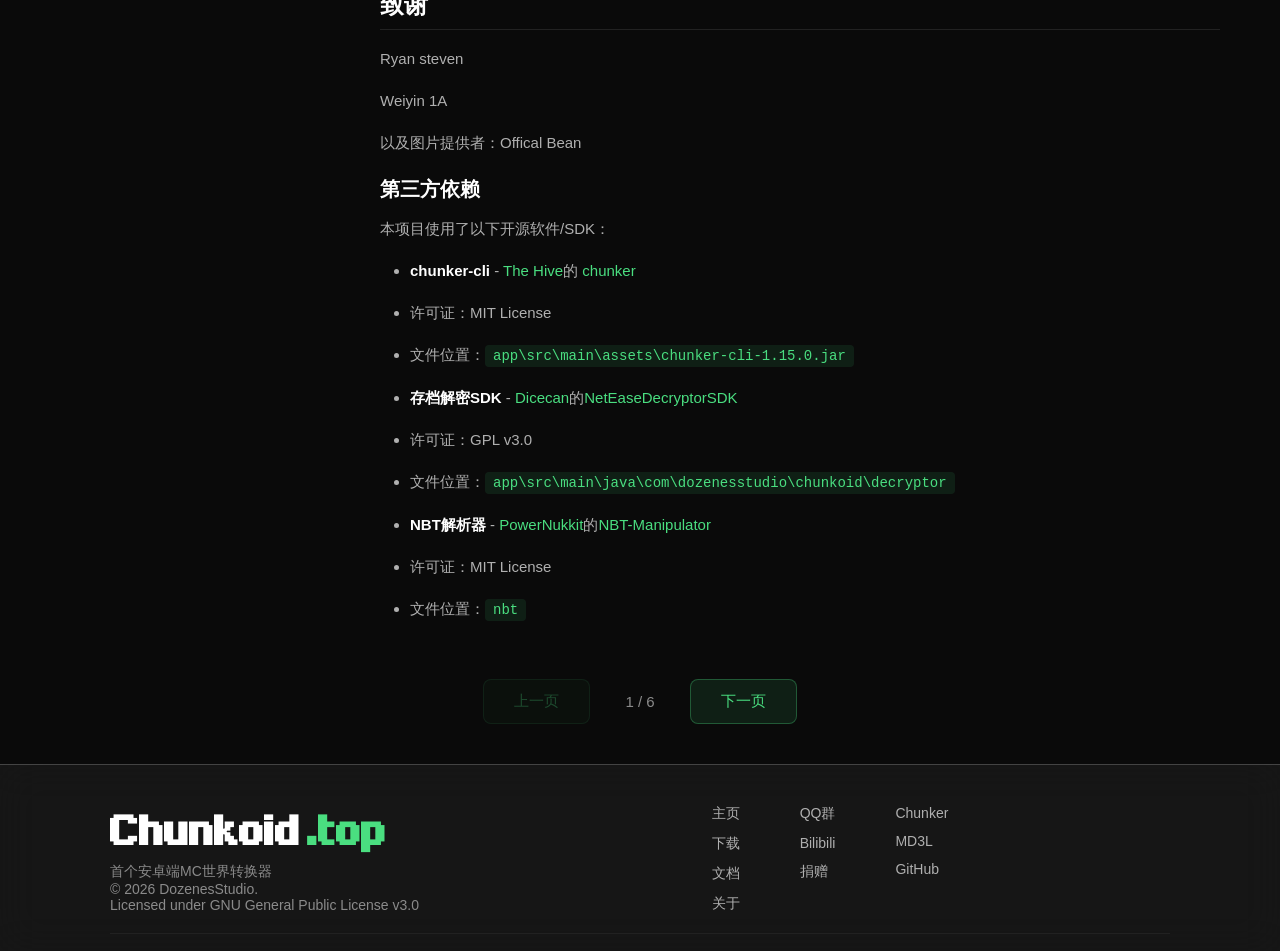
==== commit 580f424a: "upload" ====
--- a/website/docs/index.html
+++ b/website/docs/index.html
@@ -25,6 +25,7 @@
                 <a href="../download.html">下载</a>
                 <span style="color: #ffffff;">文档</span>
                 <a href="../about.html">关于</a>
+                <hr style="border-color: #ffffff40; margin: -5px -20px;">
                 <a href="index-en.html" class="lang-link">
                     <svg alt="Language" class="lang-icon" viewBox="0 0 24 24" fill="none" stroke="currentColor" stroke-width="2" stroke-linecap="round" stroke-linejoin="round" style="width: 20px; height: 20px;">
                         <circle cx="12" cy="12" r="10"/>
@@ -80,19 +81,19 @@
                             <a href="../index.html">主页</a>
                             <a href="../download.html">下载</a>
                             <a href="index.html">文档</a>
-                            <a href="index-en.html">语言切换</a>
+                            <a href="../about.html">关于</a>
                         </div>
 
                         <div class="footer-column">
                             <a href="../about.html">QQ群</a>
                             <a href="../about.html">Bilibili</a>
                             <a href="../about.html">捐赠</a>
-                            <a href="https://github.com/DozenesStudio/Chunkoid">GitHub</a>
                         </div>
 
                         <div class="footer-column">
                             <a href="https://chunker.app">Chunker</a>
                             <a href="https://md3l.top">MD3L</a>
+                            <a href="https://github.com/DozenesStudio/Chunkoid">GitHub</a>
                         </div>
                     </div>                      
                 </div>
--- a/website/docs/docs.css
+++ b/website/docs/docs.css
@@ -31,6 +31,12 @@
 .container > * {
     opacity: 0;
     animation: fadeUp 0.7s cubic-bezier(0.22, 1, 0.36, 1) forwards;
+}
+
+/* 浮动导航栏不受开场动画影响 */
+.container > header.floating-header {
+    opacity: 1;
+    animation: none;
 }
 
 /* 用 nth-child 控制延迟 */
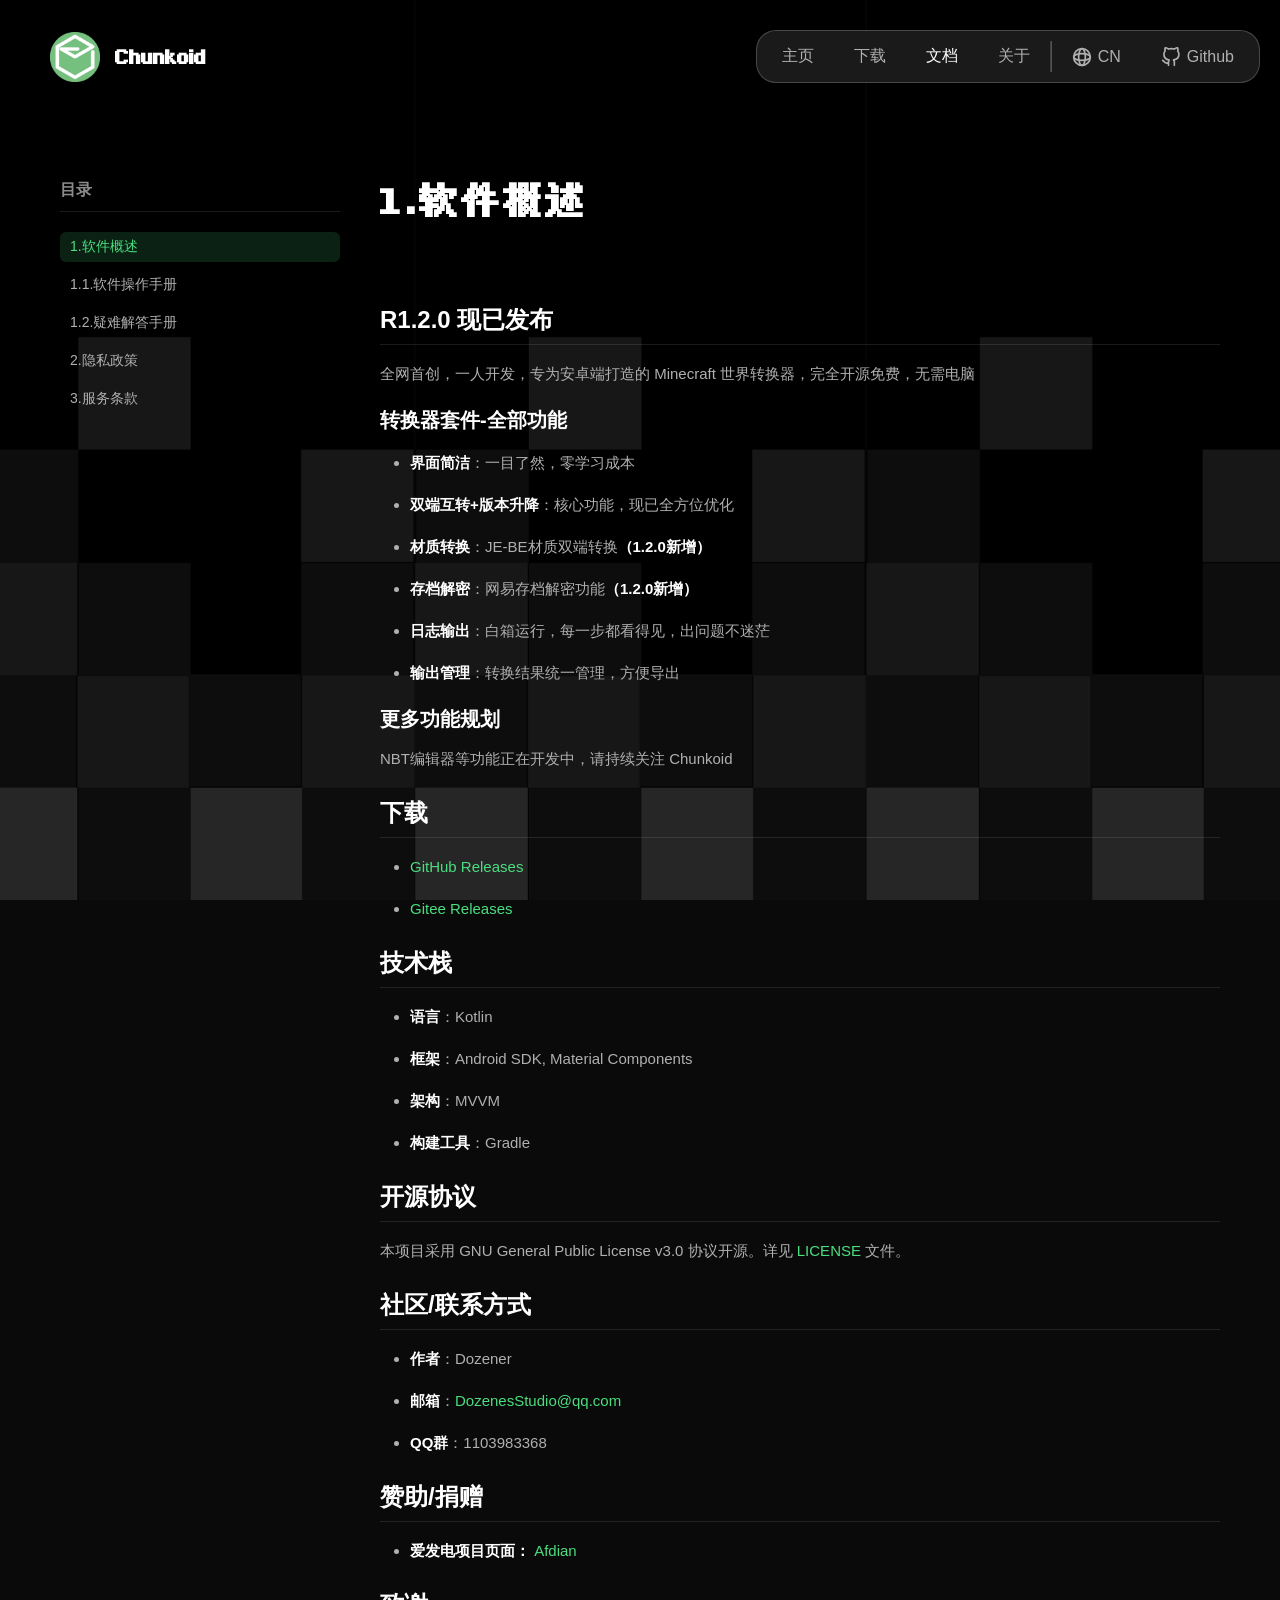
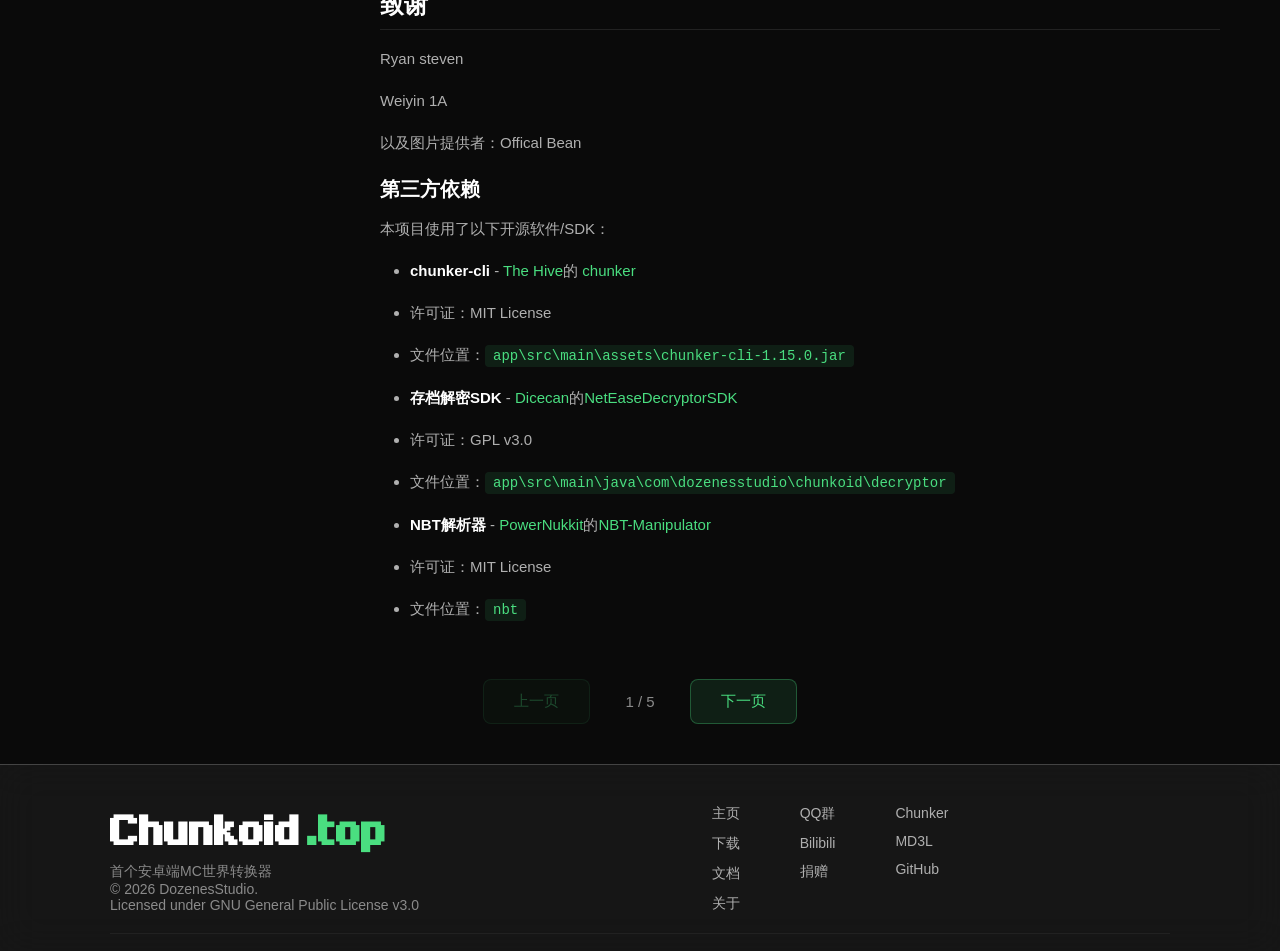
==== commit 28dfaa96: "docs update" ====
--- a/website/docs/index.html
+++ b/website/docs/index.html
@@ -109,9 +109,8 @@
             { id: 'chunkoid', title: '1.软件概述', file: 'chunkoid.md' },
             { id: 'instructions', title: '1.1.软件操作手册', file: 'Instructions.md' },
             { id: 'faq', title: '1.2.疑难解答手册', file: 'FAQ.md' },
-            { id: 'community', title: '2.关于社区', file: 'Community.md' },
-            { id: 'privacy', title: '3.隐私政策', file: 'Privacy.md' },
-            { id: 'terms', title: '4.服务条款', file: 'Terms.md' }
+            { id: 'privacy', title: '2.隐私政策', file: 'Privacy.md' },
+            { id: 'terms', title: '3.服务条款', file: 'Terms.md' }
         ];
 
         let currentIndex = 0;
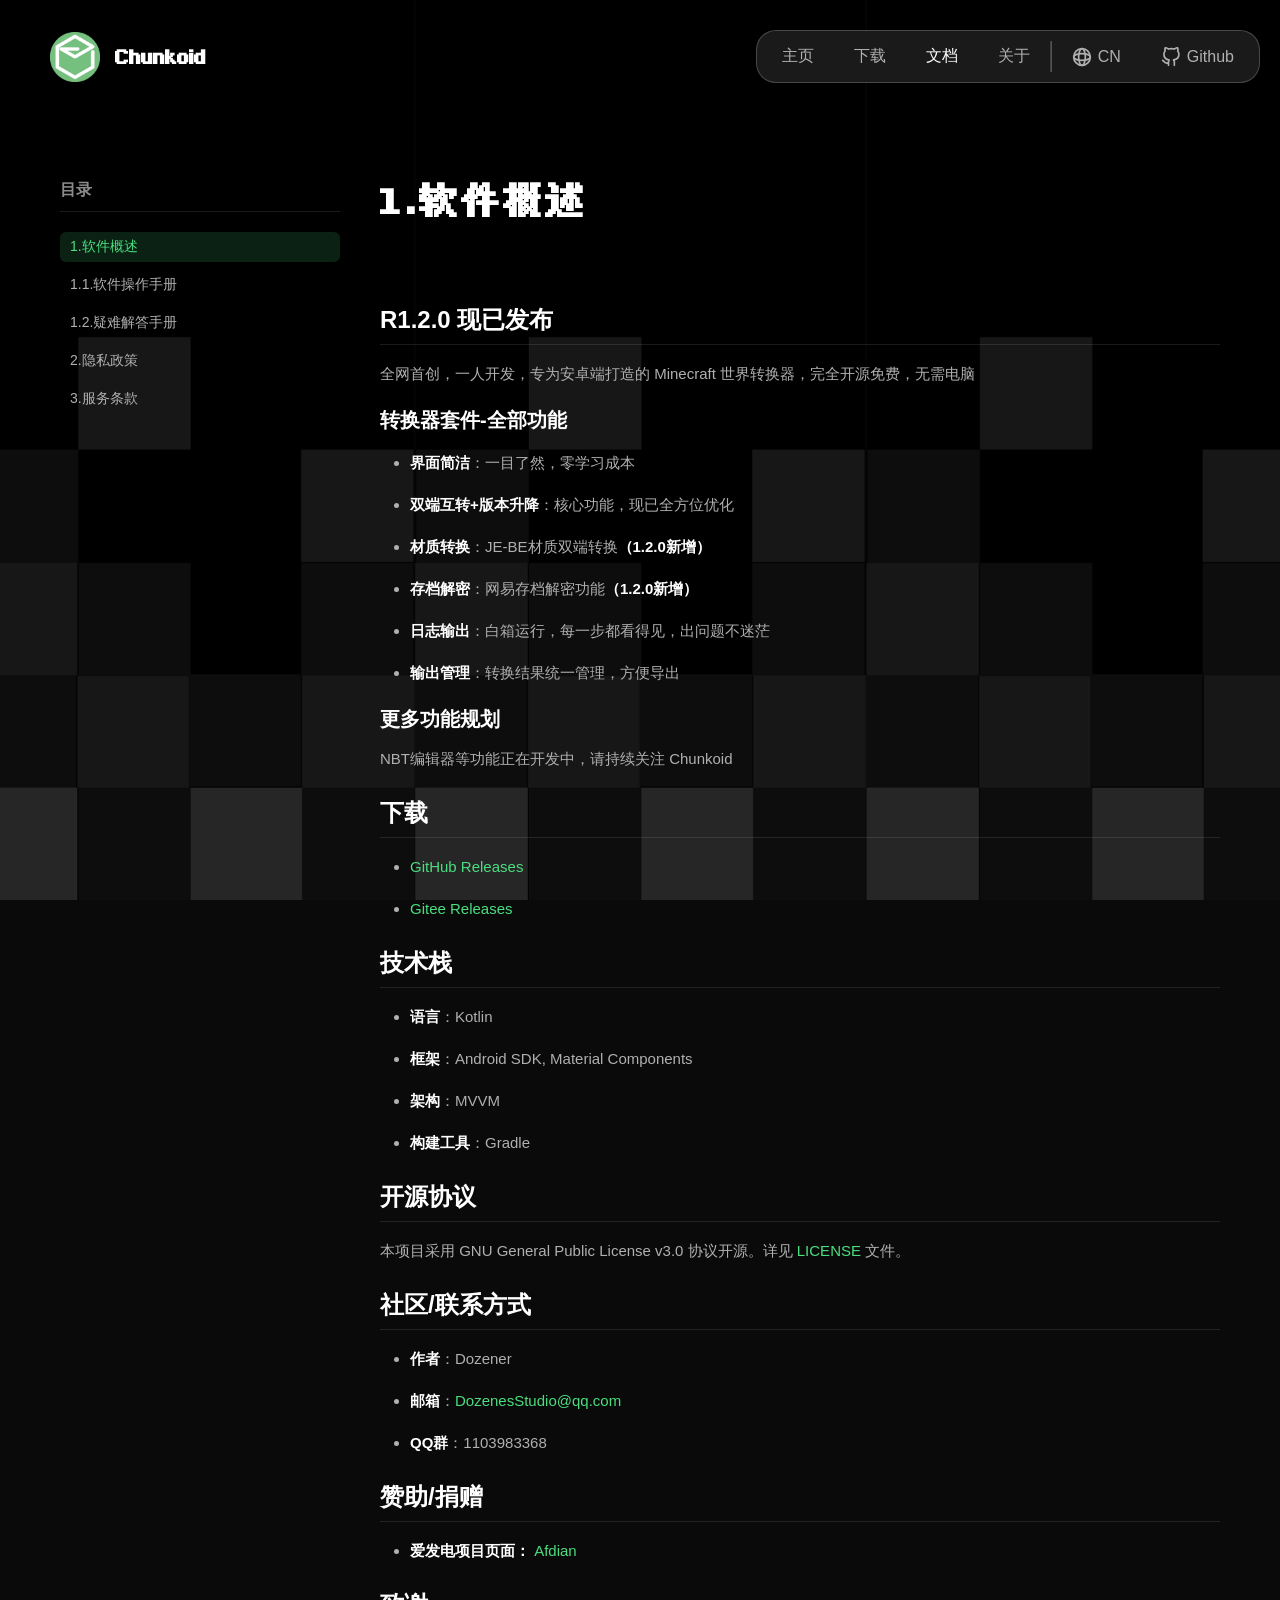
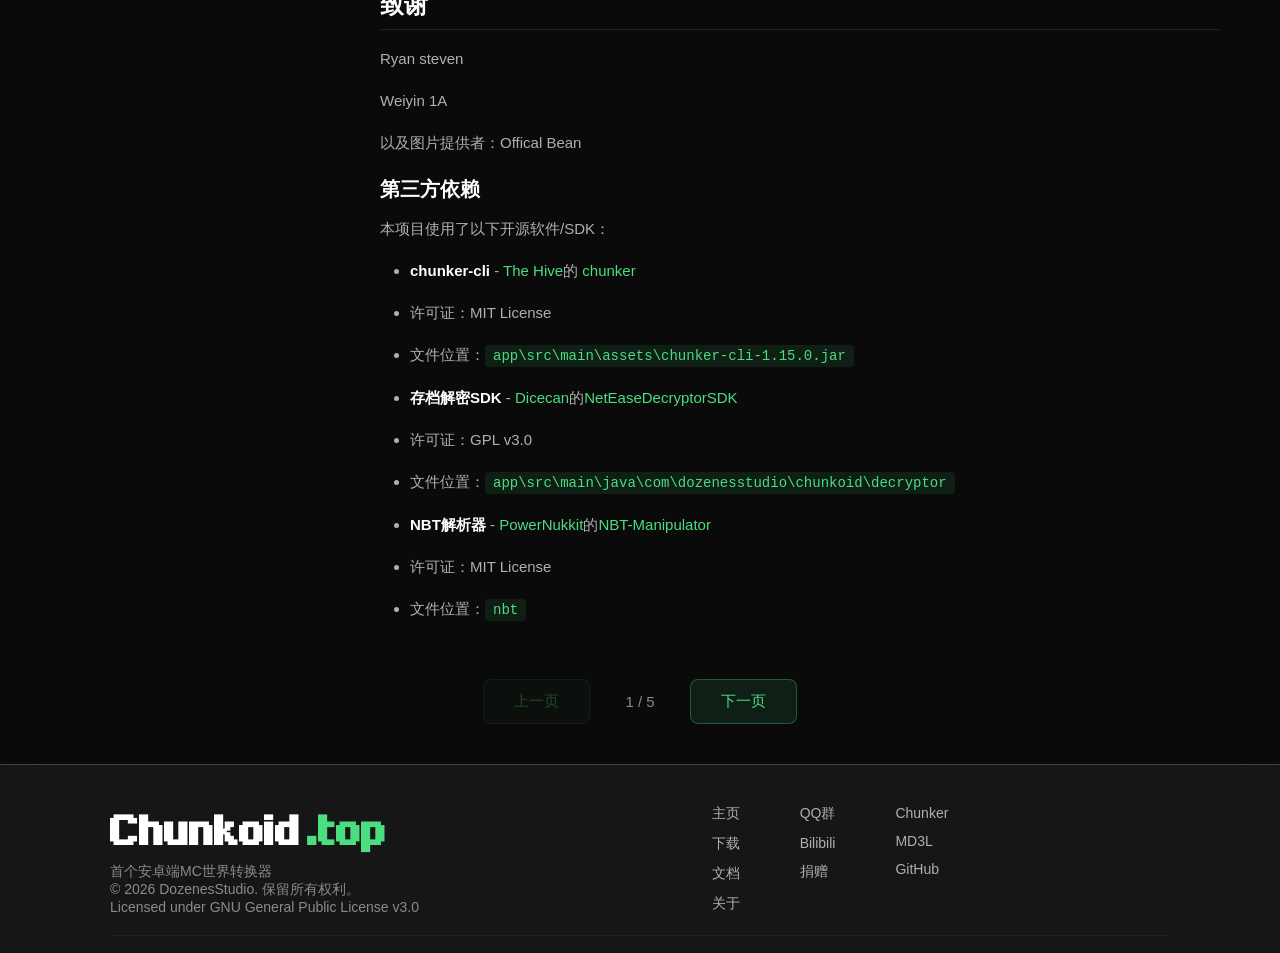
==== commit 7424b3ef: "website upload" ====
--- a/website/docs/index.html
+++ b/website/docs/index.html
@@ -72,7 +72,7 @@
                     <div class="footer-left">
                         <div class="footer-logo">Chunkoid<span class="domain">.top</span></div>
                         <div class="footer-slogan">首个安卓端MC世界转换器</div>
-                        <div class="footer-slogan">&copy; 2026 DozenesStudio. </div>
+                        <div class="footer-slogan">&copy; 2026 DozenesStudio. 保留所有权利。</div>
                         <div class="footer-slogan">Licensed under GNU General Public License v3.0</div>
                     </div>
 
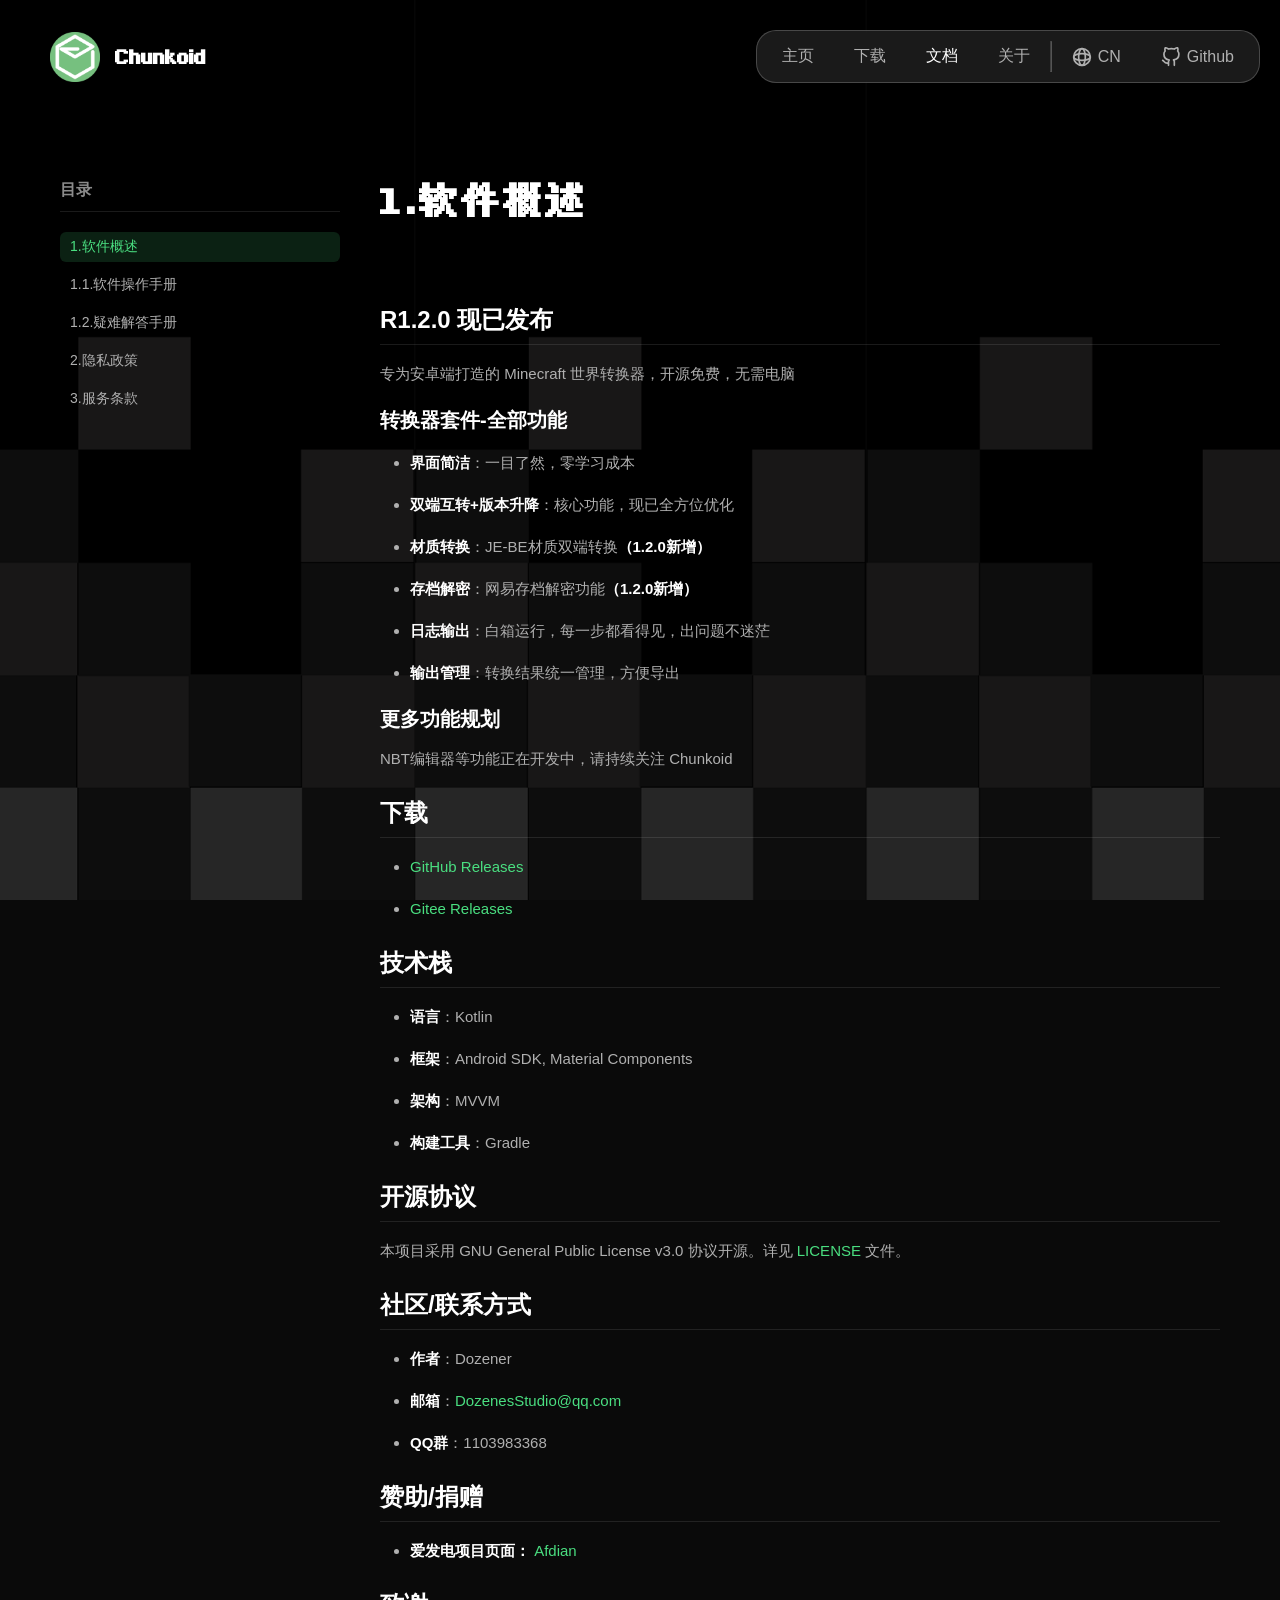
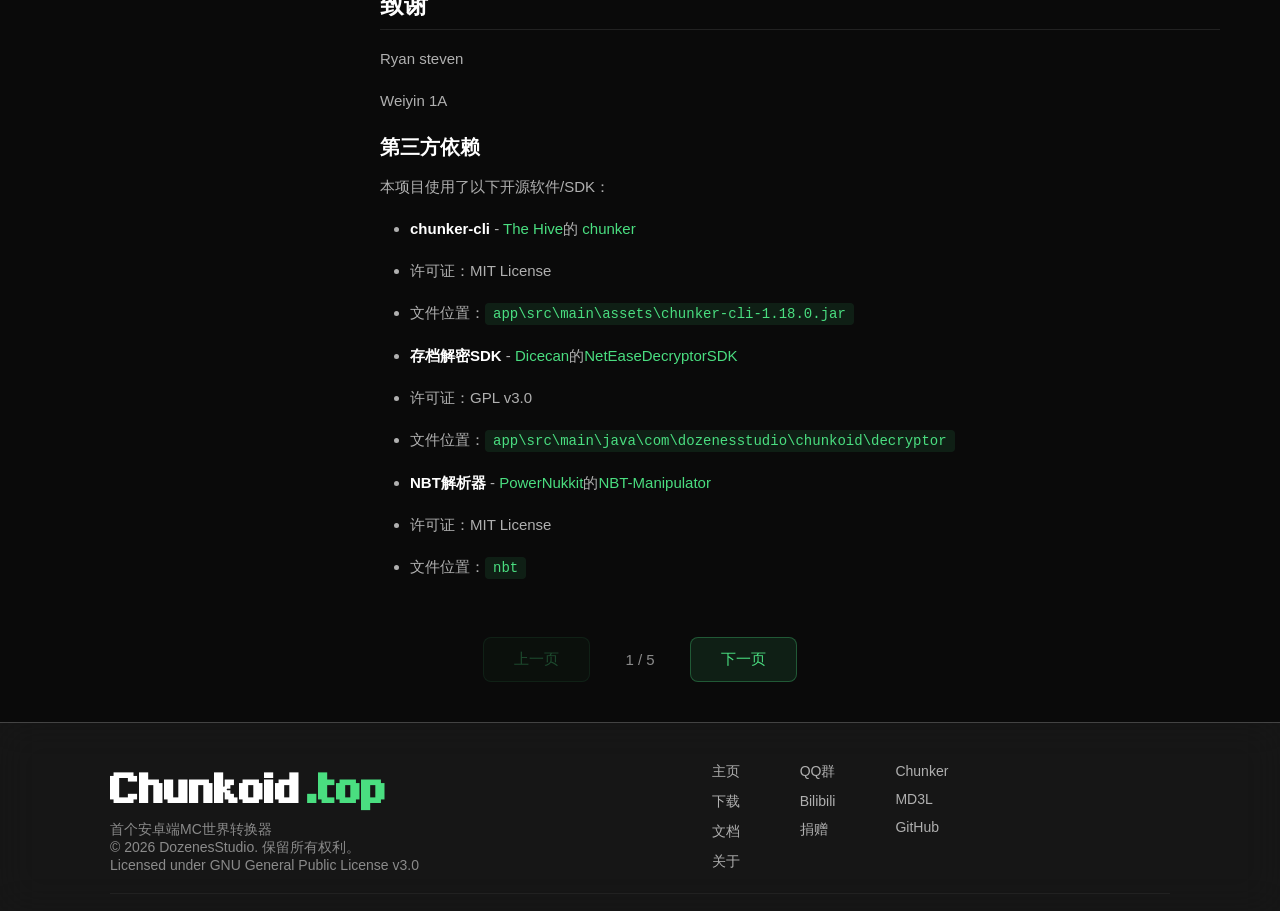
==== commit 5281c109: "website update" ====
--- a/website/docs/index.html
+++ b/website/docs/index.html
@@ -18,7 +18,7 @@
         <header class="floating-header">
             <div class="logo-area">
                 <img src="../drawable/logo.png" alt="Chunkoid Logo" class="logo">
-                <span class="logo-text">Chunkoid</span>
+                <a href="../index.html" class="logo-text">Chunkoid</a>
             </div>
             <nav class="nav-links">
                 <a href="../index.html">主页</a>
--- a/website/docs/docs.css
+++ b/website/docs/docs.css
@@ -115,6 +115,7 @@
     font-size: 24px;
     font-weight: 700;
     color: #ffffff;
+    text-decoration: none;
     font-family: 'UranusPixel', 'Segoe UI', sans-serif;
 }
 
